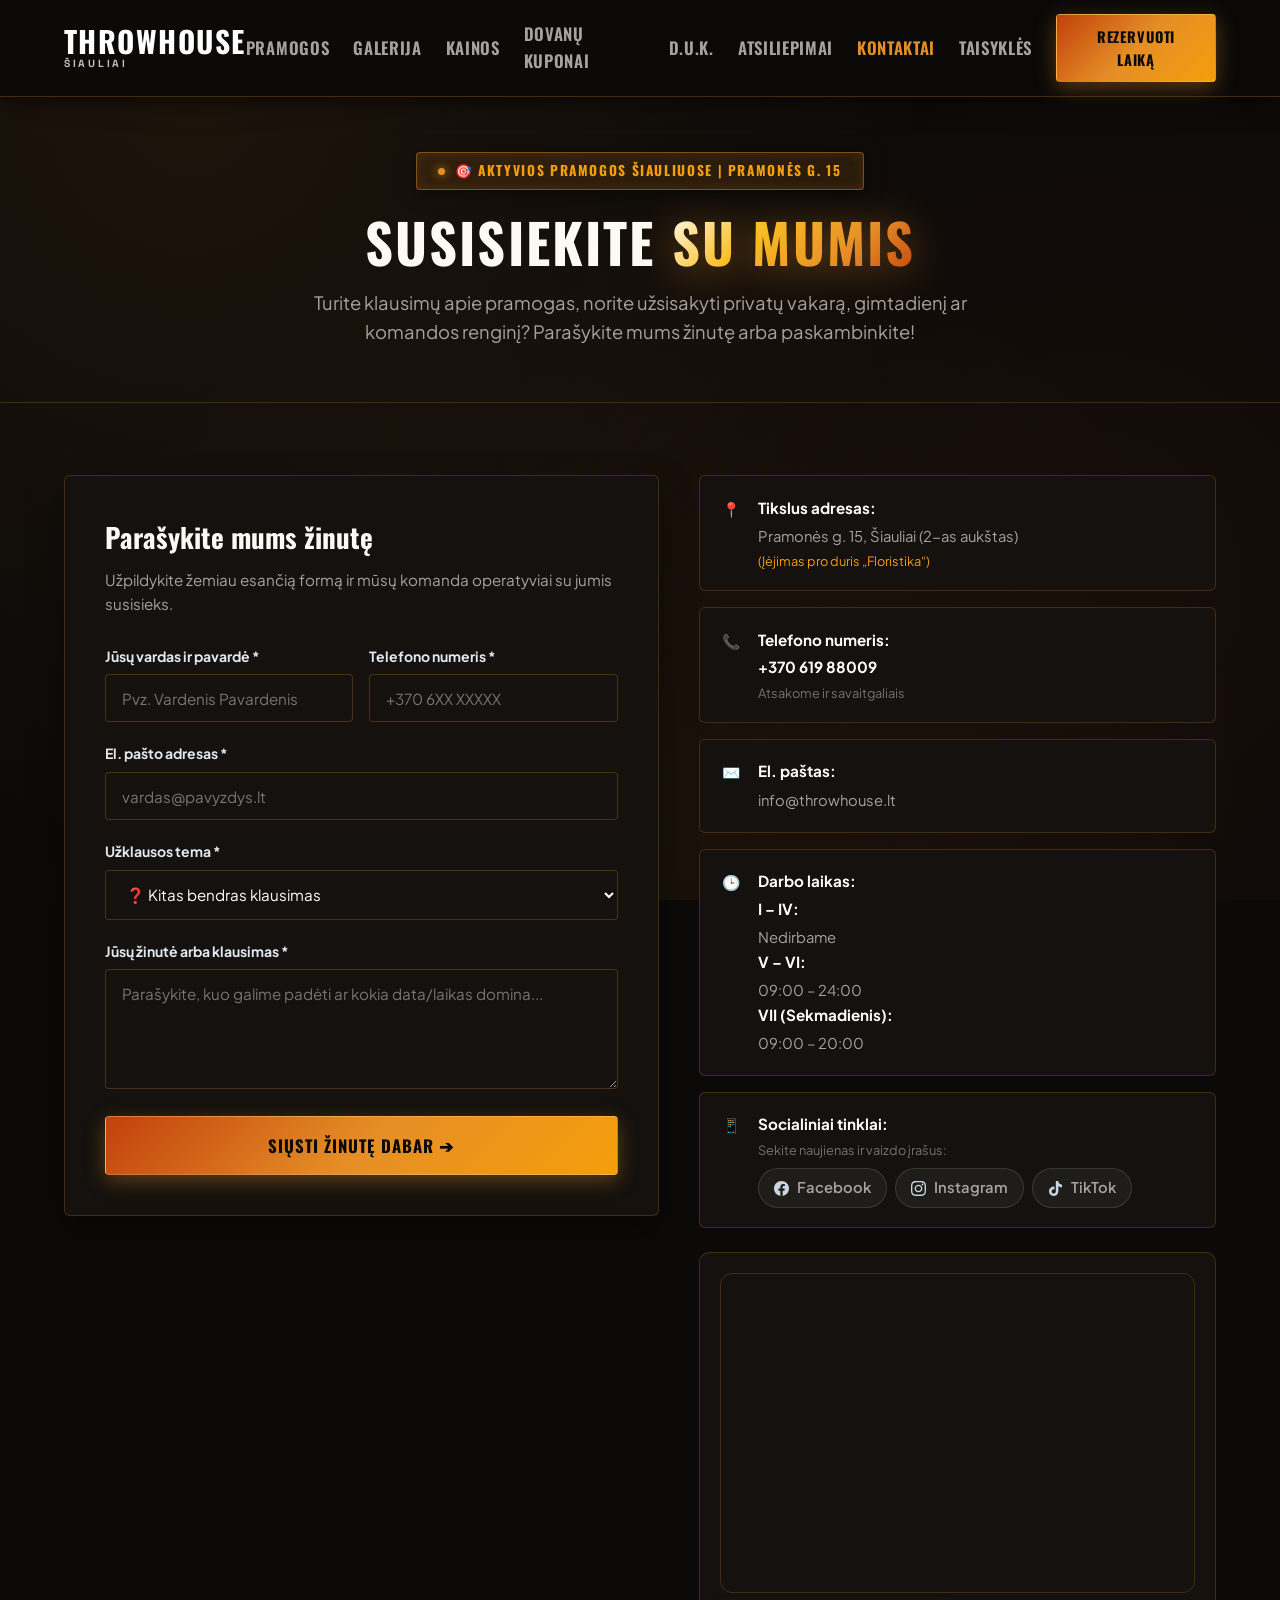
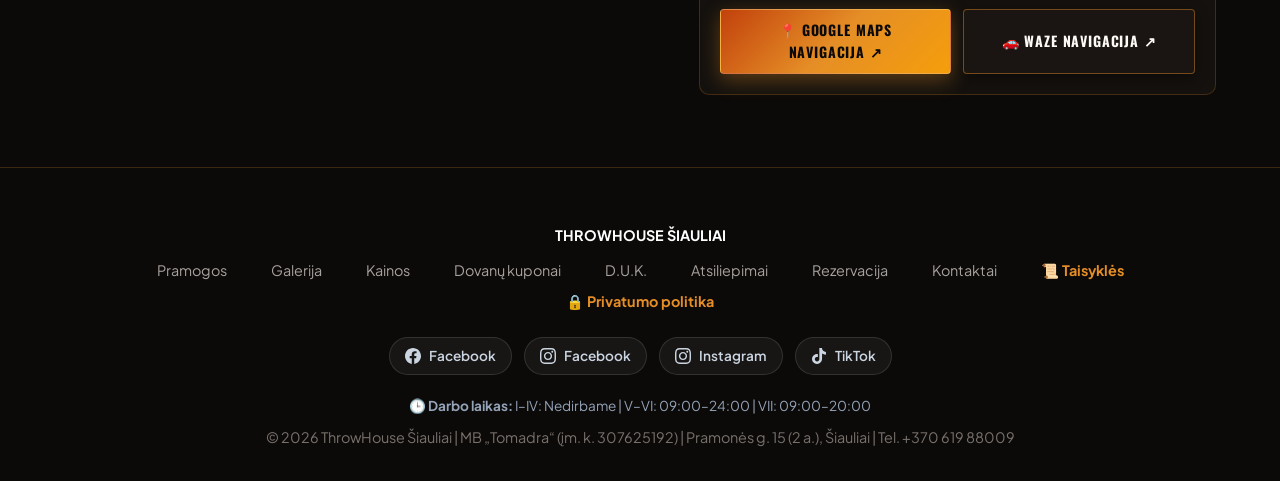
==== kontaktai.html @ 8b5989bf "Perkelta Atsiliepimu skiltis i pacia apacia ir integruota oficiali Google atsiliepimu nuoroda" ====
<!DOCTYPE html>
<html lang="lt">
<head>
  <meta charset="UTF-8">
  <meta name="viewport" content="width=device-width, initial-scale=1.0">
  <meta http-equiv="Cache-Control" content="no-cache, no-store, must-revalidate">
  <meta http-equiv="Pragma" content="no-cache">
  <meta http-equiv="Expires" content="0">
  <title>Kontaktai ir Vieta | ThrowHouse – Pramogos Šiauliuose</title>
  <meta name="description" content="ThrowHouse pramogų erdvė Šiauliuose: Pramonės g. 15 (2-as aukštas). Tel. +370 619 88009. Pykčio kambarys, kirvių mėtymas, bernvakariai ir gimtadieniai Šiauliuose.">
  <meta name="keywords" content="pramogos siauliuose, ka veikti siauliuose, throwhouse siauliai kontaktai, pykcio kambarys siauliai, kirviu metymas siauliai">
  <link rel="canonical" href="https://throwhouse.lt/kontaktai.html">
  <meta name="robots" content="index, follow">
  <meta name="theme-color" content="#e58e26">

  <!-- Google tag (gtag.js) -->
  <script async src="https://www.googletagmanager.com/gtag/js?id=G-WB80Z0184E"></script>
  <script>
    window.dataLayer = window.dataLayer || [];
    function gtag(){dataLayer.push(arguments);}
    gtag('js', new Date());

    gtag('config', 'G-WB80Z0184E');
  </script>

  <!-- Microsoft Clarity -->
  <script type="text/javascript">
    (function(c,l,a,r,i,t,y){
        c[a]=c[a]||function(){(c[a].q=c[a].q||[]).push(arguments)};
        t=l.createElement(r);t.async=1;t.src="https://www.clarity.ms/tag/"+i;
        y=l.getElementsByTagName(r)[0];y.parentNode.insertBefore(t,y);
    })(window, document, "clarity", "script", "z14atkgpz6");
  </script>

  <!-- Open Graph -->
  <meta property="og:type" content="website">
  <meta property="og:site_name" content="ThrowHouse Šiauliai">
  <meta property="og:url" content="https://throwhouse.lt/kontaktai.html">
  <meta property="og:title" content="Kontaktai ir Vieta | ThrowHouse Šiauliai">
  <meta property="og:description" content="ThrowHouse Šiauliai kontaktai, adresas ir atvykimo instrukcija. Pramonės g. 15, Šiauliai. Tel. +370 619 88009.">
  <meta property="og:image" content="https://throwhouse.lt/pykcio-kambarys.jpg">
  <meta property="og:locale" content="lt_LT">

  <!-- Twitter Card -->
  <meta name="twitter:card" content="summary_large_image">
  <meta name="twitter:title" content="Kontaktai ir Vieta | ThrowHouse Šiauliai">
  <meta name="twitter:description" content="ThrowHouse Šiauliai kontaktai ir atvykimo instrukcija. Pramonės g. 15, Šiauliai. Tel. +370 619 88009.">
  <meta name="twitter:image" content="https://throwhouse.lt/pykcio-kambarys.jpg">

  <!-- Structured Data: ContactPage -->
  <script type="application/ld+json">
  {
    "@context": "https://schema.org",
    "@type": "ContactPage",
    "name": "ThrowHouse Šiauliai Kontaktai",
    "url": "https://throwhouse.lt/kontaktai.html",
    "mainEntity": {
      "@type": "SportsActivityLocation",
      "name": "ThrowHouse Šiauliai",
      "telephone": "+37061988009",
      "email": "info@throwhouse.lt",
      "address": {
        "@type": "PostalAddress",
        "streetAddress": "Pramonės g. 15 (2-as aukštas)",
        "addressLocality": "Šiauliai",
        "postalCode": "78137",
        "addressCountry": "LT"
      },
      "geo": {
        "@type": "GeoCoordinates",
        "latitude": 55.910730,
        "longitude": 23.315700
      }
    }
  }
  </script>
  <link rel="preconnect" href="https://fonts.googleapis.com">
  <link rel="preconnect" href="https://fonts.gstatic.com" crossorigin>
  <link href="https://fonts.googleapis.com/css2?family=Cinzel:wght@600;700;800;900&family=Oswald:wght@500;600;700;800&family=Space+Grotesk:wght@500;600;700&family=Plus+Jakarta+Sans:wght@400;500;600;700;800&display=swap" rel="stylesheet">
  <script src="site-settings.js?v=20261104-v5"></script>
  <style>
    :root {
      --bg-dark: #0c0a09;
      --bg-surface: #14110e;
      --bg-card: #1c1713;
      --bg-card-hover: #241e19;
      --border-color: rgba(229, 142, 38, 0.22);
      --border-strong: rgba(229, 142, 38, 0.45);
      
      --accent: #e58e26;
      --accent-hover: #f59e0b;
      --accent-glow: rgba(229, 142, 38, 0.35);
      --accent-flame: #b45309;
      --copper: #c2410c;
      --amber-glow: rgba(245, 158, 11, 0.16);

      --text-white: #fdfaf6;
      --text-gray: #a8a29e;
      --text-muted: #78716c;

      --font-display: 'Cinzel', serif;
      --font-head: 'Oswald', sans-serif;
      --font-sub: 'Space Grotesk', sans-serif;
      --font-body: 'Plus Jakarta Sans', sans-serif;

      --radius-sm: 4px;
      --radius-md: 6px;
      --radius-lg: 10px;
    }

    * { margin: 0; padding: 0; box-sizing: border-box; }
    html { scroll-behavior: smooth; }
    body {
      background-color: var(--bg-dark);
      background-image: 
        radial-gradient(circle at 15% 12%, rgba(229, 142, 38, 0.08) 0%, transparent 55%),
        radial-gradient(circle at 85% 65%, rgba(194, 65, 12, 0.06) 0%, transparent 50%),
        radial-gradient(circle at 50% 90%, rgba(245, 158, 11, 0.05) 0%, transparent 60%);
      background-attachment: fixed;
      color: var(--text-white);
      font-family: var(--font-body);
      line-height: 1.6;
      overflow-x: hidden;
      -webkit-font-smoothing: antialiased;
    }

    a { color: inherit; text-decoration: none; }
    ul { list-style: none; }

    .container {
      width: 100%;
      max-width: 1200px;
      margin: 0 auto;
      padding: 0 1.5rem;
    }

    /* MYGTUKAI */
    .btn {
      display: inline-flex;
      align-items: center;
      justify-content: center;
      gap: 0.55rem;
      font-family: var(--font-head);
      font-weight: 700;
      font-size: 1.05rem;
      letter-spacing: 0.06em;
      text-transform: uppercase;
      padding: 0.85rem 1.85rem;
      border-radius: var(--radius-sm);
      cursor: pointer;
      transition: all 0.22s ease;
      border: none;
      text-align: center;
      position: relative;
    }

    .btn-primary {
      background: linear-gradient(135deg, #c2410c 0%, #e58e26 50%, #f59e0b 100%);
      color: #0c0a08;
      font-weight: 800;
      box-shadow: 0 6px 20px rgba(229, 142, 38, 0.35);
      border: 1px solid rgba(255, 237, 213, 0.25);
    }

    .btn-primary:hover {
      background: linear-gradient(135deg, #9a3412 0%, #d97706 50%, #fbbf24 100%);
      transform: translateY(-2px);
      box-shadow: 0 10px 28px rgba(245, 158, 11, 0.45);
      color: #0c0a08;
    }

    .btn-secondary {
      background: rgba(28, 23, 19, 0.85);
      color: #fdfaf6;
      border: 1.5px solid var(--border-strong);
      box-shadow: 0 4px 14px rgba(0, 0, 0, 0.4);
    }

    .btn-secondary:hover {
      background: rgba(229, 142, 38, 0.12);
      border-color: var(--accent);
      color: var(--accent-hover);
      transform: translateY(-2px);
      box-shadow: 0 6px 20px rgba(229, 142, 38, 0.25);
    }

    .btn-sm {
      padding: 0.55rem 1.2rem;
      font-size: 0.875rem;
    }

    .btn-block { width: 100%; }

    /* HEADER */
    .header {
      position: fixed;
      top: 0;
      left: 0;
      width: 100%;
      z-index: 100;
      background: rgba(12, 10, 9, 0.95);
      backdrop-filter: blur(14px);
      border-bottom: 1.5px solid rgba(229, 142, 38, 0.25);
      box-shadow: 0 4px 20px rgba(0, 0, 0, 0.6);
      padding: 0.9rem 0;
    }

    .nav-bar {
      display: flex;
      align-items: center;
      justify-content: space-between;
    }

    .brand {
      display: flex;
      flex-direction: column;
      line-height: 1;
    }

    .brand-title {
      font-family: var(--font-head);
      font-size: 1.85rem;
      font-weight: 800;
      letter-spacing: 0.05em;
      text-transform: uppercase;
      color: #ffffff;
    }

    .brand-title span { color: #ffffff; }
    .brand-city {
      font-family: var(--font-sub);
      font-size: 0.65rem;
      font-weight: 700;
      letter-spacing: 0.26em;
      color: #ffffff;
      opacity: 0.75;
      margin-top: 3px;
    }

    .nav-links {
      display: flex;
      align-items: center;
      gap: 1.5rem;
    }

    .nav-item {
      font-family: var(--font-head);
      font-weight: 600;
      font-size: 1.05rem;
      letter-spacing: 0.04em;
      text-transform: uppercase;
      color: var(--text-gray);
      transition: color 0.2s;
    }

    .nav-item:hover, .nav-item.active { color: var(--accent); }
    .nav-btn {
      padding: 0.6rem 1.4rem;
      font-size: 0.9rem;
    }

    .nav-toggle {
      display: none;
      background: none;
      border: none;
      color: #fff;
      font-size: 1.6rem;
      cursor: pointer;
    }

    /* HERO */
    .contact-hero {
      padding: 9.5rem 0 3.5rem 0;
      text-align: center;
      position: relative;
      border-bottom: 1px solid var(--border-color);
    }

    .hero-badge {
      display: inline-flex;
      align-items: center;
      gap: 0.6rem;
      background: rgba(229, 142, 38, 0.12);
      border: 1.5px solid rgba(229, 142, 38, 0.45);
      color: #f59e0b;
      padding: 0.45rem 1.35rem;
      border-radius: var(--radius-sm);
      font-size: 0.85rem;
      font-weight: 800;
      font-family: var(--font-head);
      letter-spacing: 0.12em;
      text-transform: uppercase;
      margin-bottom: 1.35rem;
      box-shadow: 0 4px 18px rgba(0, 0, 0, 0.5), inset 0 0 12px rgba(229, 142, 38, 0.15);
    }

    .badge-dot {
      width: 7px;
      height: 7px;
      background-color: var(--accent);
      border-radius: 50%;
      box-shadow: 0 0 10px var(--accent);
    }

    .hero-h1 {
      font-family: var(--font-head);
      font-size: 3.4rem;
      font-weight: 800;
      line-height: 1.1;
      margin-bottom: 1rem;
      letter-spacing: 0.04em;
      text-transform: uppercase;
    }

    .hero-h1 .gradient {
      background: linear-gradient(135deg, #ffffff 0%, #fbbf24 35%, #e58e26 70%, #c2410c 100%);
      -webkit-background-clip: text;
      -webkit-text-fill-color: transparent;
      filter: drop-shadow(0 4px 20px rgba(229, 142, 38, 0.45));
    }

    .hero-lead {
      font-size: 1.15rem;
      color: var(--text-gray);
      max-width: 680px;
      margin: 0 auto;
    }

    /* GRID LAYOUT */
    .contact-section {
      padding: 4.5rem 0;
    }

    .contact-grid {
      display: grid;
      grid-template-columns: 1.15fr 1fr;
      gap: 2.5rem;
      align-items: flex-start;
    }

    /* FORMA */
    .form-box {
      background: var(--bg-surface);
      border: 1px solid var(--border-color);
      border-radius: var(--radius-md);
      padding: 2.5rem;
      box-shadow: 0 15px 35px rgba(0, 0, 0, 0.4);
      position: relative;
    }

    .form-box h3 {
      font-family: var(--font-head);
      font-size: 1.7rem;
      margin-bottom: 0.5rem;
    }

    .form-box p.desc {
      color: var(--text-gray);
      font-size: 0.95rem;
      margin-bottom: 1.75rem;
    }

    .form-group {
      margin-bottom: 1.25rem;
    }

    .form-label {
      display: block;
      font-size: 0.875rem;
      font-weight: 700;
      color: #e2e8f0;
      margin-bottom: 0.45rem;
    }

    .form-input, .form-select, .form-textarea {
      width: 100%;
      padding: 0.85rem 1rem;
      background: #14110e;
      border: 1px solid rgba(229, 142, 38, 0.25);
      border-radius: var(--radius-sm);
      color: #fff;
      font-family: var(--font-body);
      font-size: 0.95rem;
      transition: all 0.2s;
    }

    .form-input:focus, .form-select:focus, .form-textarea:focus {
      outline: none;
      border-color: var(--accent);
      box-shadow: 0 0 12px var(--accent-glow);
    }

    .form-select {
      cursor: pointer;
    }

    .form-textarea {
      resize: vertical;
      min-height: 120px;
    }

    .form-row {
      display: grid;
      grid-template-columns: 1fr 1fr;
      gap: 1rem;
    }

    .alert-success {
      background: rgba(34, 197, 94, 0.12);
      border: 1px solid rgba(34, 197, 94, 0.4);
      padding: 1.5rem;
      border-radius: var(--radius-md);
      margin-top: 1.25rem;
      color: #4ade80;
      display: none;
    }

    .alert-error {
      background: rgba(239, 68, 68, 0.12);
      border: 1px solid rgba(239, 68, 68, 0.4);
      padding: 1.25rem;
      border-radius: var(--radius-md);
      margin-top: 1.25rem;
      color: #f87171;
      display: none;
    }

    /* KONTAKTŲ INFO IR ŽEMĖLAPIS */
    .info-column {
      display: flex;
      flex-direction: column;
      gap: 1.5rem;
    }

    .contact-card-box {
      display: flex;
      flex-direction: column;
      gap: 1rem;
    }

    .c-box {
      display: flex;
      align-items: flex-start;
      gap: 1.1rem;
      background: var(--bg-surface);
      border: 1px solid var(--border-color);
      padding: 1.2rem 1.4rem;
      border-radius: var(--radius-md);
      transition: border-color 0.2s;
    }

    .c-box:hover {
      border-color: var(--accent);
    }

    .c-icon {
      font-size: 1.6rem;
      flex-shrink: 0;
      margin-top: 2px;
    }

    .c-box strong {
      display: block;
      font-size: 0.95rem;
      color: #fff;
      margin-bottom: 0.2rem;
    }

    .c-box span, .c-box a {
      font-size: 0.925rem;
      color: var(--text-gray);
    }

    .c-box a:hover {
      color: var(--accent);
    }

    /* MAP CARD */
    .map-container-card {
      background: var(--bg-surface);
      border: 1px solid var(--border-color);
      border-radius: var(--radius-lg);
      padding: 1.25rem;
      display: flex;
      flex-direction: column;
      gap: 1rem;
    }

    .map-frame-inner {
      width: 100%;
      height: 320px;
      border-radius: 12px;
      overflow: hidden;
      border: 1px solid var(--border-color);
    }

    .map-actions {
      display: flex;
      gap: 0.75rem;
      flex-wrap: wrap;
    }

    .map-actions .btn { flex: 1; }

    /* FOOTER */
    .footer {
      padding: 3.5rem 0 2rem 0;
      text-align: center;
      border-top: 1px solid var(--border-color);
      color: var(--text-muted);
      font-size: 0.9rem;
    }

    .footer a { color: var(--text-gray); margin: 0 0.75rem; }
    .footer a:hover { color: var(--accent); }

    .footer-socials {
      display: flex;
      justify-content: center;
      align-items: center;
      gap: 0.75rem;
      flex-wrap: wrap;
      margin: 1.25rem 0;
    }
    .social-badge {
      display: inline-flex;
      align-items: center;
      gap: 8px;
      padding: 7px 15px;
      border-radius: 999px;
      background: rgba(255, 255, 255, 0.05);
      border: 1px solid rgba(255, 255, 255, 0.12);
      color: #cbd5e1 !important;
      text-decoration: none;
      font-size: 0.85rem;
      font-weight: 600;
      margin: 0 !important;
      transition: all 0.25s ease;
    }
    .social-badge svg {
      flex-shrink: 0;
      transition: transform 0.25s ease;
    }
    .social-badge:hover {
      transform: translateY(-2px);
      color: #ffffff !important;
    }
    .social-badge:hover svg {
      transform: scale(1.15);
    }
    .social-badge.fb:hover {
      background: rgba(24, 119, 242, 0.15);
      border-color: #1877f2;
      box-shadow: 0 4px 15px rgba(24, 119, 242, 0.35);
    }
    .social-badge.ig:hover {
      background: rgba(225, 48, 108, 0.15);
      border-color: #e1306c;
      box-shadow: 0 4px 15px rgba(225, 48, 108, 0.35);
    }
    .social-badge.tt:hover {
      background: rgba(0, 242, 254, 0.15);
      border-color: #00f2fe;
      box-shadow: 0 4px 15px rgba(0, 242, 254, 0.35);
    }

    @media (max-width: 900px) {
      .contact-grid { grid-template-columns: 1fr; gap: 2rem; }
      .hero-h1 { font-size: 2.3rem; }
      .form-row { grid-template-columns: 1fr; }
    }

    @media (max-width: 768px) {
      .container { padding: 0 1rem; }
      .header { padding: 0.55rem 0; }
      .brand-title { font-size: 1.15rem; }
      .brand-city { font-size: 0.55rem; }

      .nav-toggle {
        display: flex;
        align-items: center;
        justify-content: center;
        width: 36px;
        height: 36px;
        border-radius: 6px;
        background: rgba(229, 142, 38, 0.12);
        border: 1.5px solid rgba(229, 142, 38, 0.4);
        color: #e58e26;
        font-size: 1.2rem;
        cursor: pointer;
        transition: all 0.2s;
      }
      .nav-toggle:active {
        transform: scale(0.95);
        background: rgba(229, 142, 38, 0.25);
      }

      .nav-links {
        display: none;
        position: absolute;
        top: 100%;
        left: 0;
        width: 100%;
        background: rgba(12, 10, 9, 0.98);
        -webkit-backdrop-filter: blur(20px);
        backdrop-filter: blur(20px);
        flex-direction: column;
        padding: 1rem 1rem 1.25rem 1rem;
        border-bottom: 2px solid var(--accent);
        box-shadow: 0 25px 50px rgba(0, 0, 0, 0.9);
        max-height: calc(100vh - 65px);
        overflow-y: auto;
        gap: 0.3rem;
      }
      .nav-links.show { display: flex; }
      .nav-links .nav-item {
        width: 100%;
        text-align: center;
        padding: 0.6rem 0.8rem;
        font-size: 0.92rem;
        border-radius: 6px;
        color: #e2e8f0;
      }
      .nav-links .nav-item:active,
      .nav-links .nav-item:hover {
        background: rgba(229, 142, 38, 0.15);
        color: var(--accent);
      }
      .nav-links .nav-btn {
        width: 100%;
        margin-top: 0.4rem;
        padding: 0.7rem 1rem;
        font-size: 0.88rem;
        justify-content: center;
        text-align: center;
      }

      .contact-hero { padding: 4.8rem 0 2rem 0; }
      .hero-h1 { font-size: 1.45rem; line-height: 1.2; }
      .hero-lead { font-size: 0.82rem; }

      .contact-section { padding: 2rem 0 2.5rem 0; }
      .form-box { padding: 1.15rem 0.95rem; border-radius: 10px; }
      .form-box h3 { font-size: 1.15rem; }
      .f-label { font-size: 0.78rem; }
      .f-input { font-size: 0.84rem; padding: 0.55rem 0.75rem; border-radius: 6px; }
      
      .map-frame-inner { height: 220px; }
      .map-actions { flex-direction: column; gap: 0.5rem; }
      .map-actions .btn { width: 100%; padding: 0.65rem 1rem; font-size: 0.84rem; }

      .footer {
        padding: 1.75rem 1rem 1.35rem 1rem;
        font-size: 0.76rem;
      }
      .footer a {
        margin: 0.2rem 0.35rem;
        font-size: 0.76rem;
      }
      .footer-socials { gap: 0.5rem; margin: 0.85rem 0; }
      .social-badge { padding: 5px 12px; font-size: 0.74rem; gap: 6px; }
      .social-badge svg { width: 14px; height: 14px; }
    }

    @media (max-width: 480px) {
      .container { padding: 0 0.85rem; }
      .contact-hero { padding: 4.2rem 0 1.85rem 0; }
      .hero-h1 { font-size: 1.32rem; }
      .form-box { padding: 1rem 0.8rem; }
    }
  </style>
</head>
<body>

  <!-- HEADER -->
  <header class="header">
    <div class="container nav-bar">
      <a href="index.html" class="brand">
        <div class="brand-title">THROW<span>HOUSE</span></div>
        <div class="brand-city">ŠIAULIAI</div>
      </a>

      <nav class="nav-links" id="navLinks">
        <a href="index.html#pramogos" class="nav-item">Pramogos</a>
        <a href="index.html#galerija" class="nav-item">Galerija</a>
        <a href="index.html#kainos" class="nav-item">Kainos</a>
        <a href="index.html#kuponai" class="nav-item">Dovanų kuponai</a>
        <a href="index.html#duk" class="nav-item">D.U.K.</a>
        <a href="index.html#atsiliepimai" class="nav-item">Atsiliepimai</a>
        <a href="kontaktai.html" class="nav-item active">Kontaktai</a>
        <a href="taisykles.html" class="nav-item">Taisyklės</a>
        <a href="index.html#rezervacija" class="btn btn-primary nav-btn">Rezervuoti laiką</a>
      </nav>

      <button class="nav-toggle" id="navToggle" aria-label="Meniu">☰</button>
    </div>
  </header>

  <!-- HERO -->
  <section class="contact-hero">
    <div class="container">
      <div class="hero-badge">
        <span class="badge-dot"></span> 🎯 Aktyvios pramogos Šiauliuose | Pramonės g. 15
      </div>
      <h1 class="hero-h1">
        SUSISIEKITE <span class="gradient">SU MUMIS</span>
      </h1>
      <p class="hero-lead">
        Turite klausimų apie pramogas, norite užsisakyti privatų vakarą, gimtadienį ar komandos renginį? Parašykite mums žinutę arba paskambinkite!
      </p>
    </div>
  </section>

  <!-- KONTAKTŲ IR FORMOS SEKCIJA -->
  <section class="contact-section">
    <div class="container">
      <div class="contact-grid">
        
        <!-- FORMA -->
        <div class="form-box">
          <h3>Parašykite mums žinutę</h3>
          <p class="desc">Užpildykite žemiau esančią formą ir mūsų komanda operatyviai su jumis susisieks.</p>

          <form id="contactForm" onsubmit="handleContactSubmit(event)">
            <div class="form-row">
              <div class="form-group">
                <label class="form-label" for="cName">Jūsų vardas ir pavardė *</label>
                <input type="text" id="cName" class="form-input" placeholder="Pvz. Vardenis Pavardenis" required>
              </div>
              <div class="form-group">
                <label class="form-label" for="cPhone">Telefono numeris *</label>
                <input type="tel" id="cPhone" class="form-input" placeholder="+370 6XX XXXXX" required>
              </div>
            </div>

            <div class="form-group">
              <label class="form-label" for="cEmail">El. pašto adresas *</label>
              <input type="email" id="cEmail" class="form-input" placeholder="vardas@pavyzdys.lt" required>
            </div>

            <div class="form-group">
              <label class="form-label" for="cSubject">Užklausos tema *</label>
              <select id="cSubject" class="form-select" required>
                <option value="🪓 Kirvių mėtymas / Pykčio kambarys">🪓 Kirvių mėtymas / Pykčio kambarys</option>
                <option value="🎂 Gimtadienis / Bernvakaris / Mergvakaris">🎂 Gimtadienis / Bernvakaris / Mergvakaris</option>
                <option value="🏢 Įmonės renginys / Teambuilding">🏢 Įmonės renginys / Teambuilding</option>
                <option value="🎁 Dovanų kuponų klausimas">🎁 Dovanų kuponų klausimas</option>
                <option value="❓ Kitas bendras klausimas" selected>❓ Kitas bendras klausimas</option>
              </select>
            </div>

            <div class="form-group">
              <label class="form-label" for="cMessage">Jūsų žinutė arba klausimas *</label>
              <textarea id="cMessage" class="form-textarea" placeholder="Parašykite, kuo galime padėti ar kokia data/laikas domina..." required></textarea>
            </div>

            <button type="submit" id="submitBtn" class="btn btn-primary btn-block" style="padding: 1rem; font-size: 1.05rem;">
              Siųsti žinutę dabar ➔
            </button>
          </form>

          <div id="contactSuccess" class="alert-success">
            <strong>✅ Žinutė sėkmingai išsiųsta!</strong><br>
            <span id="contactSuccessMsg">Dėkojame! Netrukus su jumis susisieksime nurodytu telefonu arba el. paštu.</span>
          </div>

          <div id="contactError" class="alert-error">
            <strong>⚠️ Klaida:</strong> <span id="contactErrorMsg">Nepavyko išsiųsti žinutės. Prašome pabandyti dar kartą arba skambinti telefonu.</span>
          </div>
        </div>

        <!-- REKVIZITAI IR ŽEMĖLAPIS -->
        <div class="info-column">
          
          <div class="contact-card-box">
            <div class="c-box">
              <span class="c-icon">📍</span>
              <div>
                <strong>Tikslus adresas:</strong>
                <span>Pramonės g. 15, Šiauliai (2-as aukštas)</span>
                <span style="display:block; font-size:0.8rem; color:#f59e0b; margin-top:2px;">(Įėjimas pro duris „Floristika“)</span>
              </div>
            </div>

            <div class="c-box">
              <span class="c-icon">📞</span>
              <div>
                <strong>Telefono numeris:</strong>
                <a href="tel:+37061988009"><strong>+370 619 88009</strong></a>
                <span style="display:block; font-size:0.8rem; color:var(--text-muted);">Atsakome ir savaitgaliais</span>
              </div>
            </div>

            <div class="c-box">
              <span class="c-icon">✉️</span>
              <div>
                <strong>El. paštas:</strong>
                <a href="mailto:info@throwhouse.lt">info@throwhouse.lt</a>
              </div>
            </div>

            <div class="c-box">
              <span class="c-icon">🕒</span>
              <div>
                <strong>Darbo laikas:</strong>
                <span><strong>I – IV:</strong> Nedirbame</span><br>
                <span><strong>V – VI:</strong> 09:00 – 24:00</span><br>
                <span><strong>VII (Sekmadienis):</strong> 09:00 – 20:00</span>
              </div>
            </div>

            <div class="c-box">
              <span class="c-icon">📱</span>
              <div>
                <strong>Socialiniai tinklai:</strong>
                <span style="display:block; font-size:0.8rem; color:var(--text-muted); margin-bottom: 0.5rem;">Sekite naujienas ir vaizdo įrašus:</span>
                <div style="display: flex; gap: 8px; flex-wrap: wrap;">
                  <a href="https://www.facebook.com/p/ThrowHouse-%C5%A0iauliai-61594304310440/" target="_blank" rel="noopener noreferrer" class="social-badge fb" title="Facebook">
                    <svg width="15" height="15" viewBox="0 0 24 24" fill="currentColor"><path d="M24 12.073c0-6.627-5.373-12-12-12s-12 5.373-12 12c0 5.99 4.388 10.954 10.125 11.854v-8.385H7.078v-3.47h3.047V9.43c0-3.007 1.792-4.669 4.533-4.669 1.312 0 2.686.235 2.686.235v2.953H15.83c-1.491 0-1.956.925-1.956 1.874v2.25h3.328l-.532 3.47h-2.796v8.385C19.612 23.027 24 18.062 24 12.073z"/></svg>
                    <span>Facebook</span>
                  </a>
                  <a href="https://www.instagram.com/throwhousesiauliai/" target="_blank" rel="noopener noreferrer" class="social-badge ig" title="Instagram">
                    <svg width="15" height="15" viewBox="0 0 24 24" fill="currentColor"><path d="M12 2.163c3.204 0 3.584.012 4.85.07 3.252.148 4.771 1.691 4.919 4.919.058 1.265.069 1.645.069 4.849 0 3.205-.012 3.584-.069 4.849-.149 3.225-1.664 4.771-4.919 4.919-1.266.058-1.644.07-4.85.07-3.204 0-3.584-.012-4.849-.07-3.26-.149-4.771-1.699-4.919-4.92-.058-1.265-.07-1.644-.07-4.849 0-3.204.013-3.583.07-4.849.149-3.227 1.664-4.771 4.919-4.919 1.266-.057 1.645-.069 4.849-.069zm0-2.163c-3.259 0-3.667.014-4.947.072-4.358.2-6.78 2.618-6.98 6.98-.059 1.281-.073 1.689-.073 4.948 0 3.259.014 3.668.072 4.948.2 4.358 2.618 6.78 6.98 6.98 1.281.058 1.689.072 4.948.072 3.259 0 3.668-.014 4.948-.072 4.354-.2 6.782-2.618 6.979-6.98.059-1.28.073-1.689.073-4.948 0-3.259-.014-3.667-.072-4.947-.196-4.354-2.617-6.78-6.979-6.98-1.281-.059-1.69-.073-4.949-.073zm0 5.838c-3.403 0-6.162 2.759-6.162 6.162s2.759 6.163 6.162 6.163 6.162-2.759 6.162-6.163c0-3.403-2.759-6.162-6.162-6.162zm0 10.162c-2.209 0-4-1.79-4-4 0-2.209 1.791-4 4-4s4 1.791 4 4c0 2.21-1.791 4-4 4zm6.406-11.845c-.796 0-1.441.645-1.441 1.44s.645 1.44 1.441 1.44c.795 0 1.439-.645 1.439-1.44s-.644-1.44-1.439-1.44z"/></svg>
                    <span>Instagram</span>
                  </a>
                  <a href="https://www.tiktok.com/@throwhousesiauliai?is_from_webapp=1&sender_device=pc" target="_blank" rel="noopener noreferrer" class="social-badge tt" title="TikTok">
                    <svg width="15" height="15" viewBox="0 0 24 24" fill="currentColor"><path d="M12.525.02c1.31-.02 2.61-.01 3.91-.02.08 1.53.63 3.09 1.75 4.17 1.12 1.11 2.7 1.62 4.24 1.79v4.03c-1.44-.05-2.89-.35-4.2-.97-.57-.26-1.1-.59-1.62-.93-.01 2.92.01 5.84-.02 8.75-.08 1.4-.54 2.79-1.35 3.94-1.31 1.92-3.58 3.17-5.91 3.21-1.43.08-2.86-.31-4.08-1.03-2.02-1.19-3.44-3.37-3.65-5.71-.02-.5-.03-1-.01-1.49.18-1.9 1.12-3.72 2.58-4.96 1.66-1.44 3.98-2.13 6.15-1.72.02 1.48-.04 2.96-.04 4.44-.99-.32-2.15-.23-3.02.37-.63.41-1.11 1.04-1.36 1.75-.21.51-.24 1.07-.14 1.61.24 1.64 1.82 3.02 3.5 2.87 1.12-.01 2.19-.66 2.77-1.61.19-.33.4-.67.41-1.06.1-1.79.06-3.57.07-5.36.01-4.03-.01-8.05.02-12.07z"/></svg>
                    <span>TikTok</span>
                  </a>
                </div>
              </div>
            </div>
          </div>

          <!-- GOOGLE MAPS ŽEMĖLAPIS -->
          <div class="map-container-card">
            <div class="map-frame-inner">
              <iframe
                src="https://maps.google.com/maps?q=55.910730,23.315700&hl=lt&z=17&output=embed"
                width="100%"
                height="100%"
                style="border:0;"
                allowfullscreen=""
                loading="lazy"
                referrerpolicy="no-referrer-when-downgrade">
              </iframe>
            </div>

            <div class="map-actions">
              <a href="https://www.google.com/maps?q=55.910730,23.315700" target="_blank" rel="noopener" class="btn btn-primary btn-sm">
                📍 Google Maps navigacija ↗
              </a>
              <a href="https://waze.com/ul?ll=55.910730,23.315700&navigate=yes" target="_blank" rel="noopener" class="btn btn-secondary btn-sm">
                🚗 Waze navigacija ↗
              </a>
            </div>
          </div>

        </div>

      </div>
    </div>
  </section>

  <!-- FOOTER -->
  <footer class="footer">
    <div class="container">
      <p style="margin-bottom: 0.75rem; font-weight: 700; color: #fff;">THROWHOUSE ŠIAULIAI</p>
      <div style="margin-bottom: 1.5rem; display: flex; flex-wrap: wrap; justify-content: center; gap: 0.5rem 1.25rem;">
        <a href="index.html#pramogos">Pramogos</a>
        <a href="index.html#galerija">Galerija</a>
        <a href="index.html#kainos">Kainos</a>
        <a href="index.html#kuponai">Dovanų kuponai</a>
        <a href="index.html#duk">D.U.K.</a>
        <a href="index.html#atsiliepimai">Atsiliepimai</a>
        <a href="index.html#rezervacija">Rezervacija</a>
        <a href="kontaktai.html">Kontaktai</a>
        <a href="taisykles.html" style="color: var(--accent); font-weight: 700;">📜 Taisyklės</a>
        <a href="privatumas.html" style="color: var(--accent); font-weight: 700;">🔒 Privatumo politika</a>
      </div>
      <div class="footer-socials">
        <a href="https://www.facebook.com/p/ThrowHouse-%C5%A0iauliai-61594304310440/" target="_blank" rel="noopener noreferrer" class="social-badge fb" title="Facebook">
          <svg width="16" height="16" viewBox="0 0 24 24" fill="currentColor"><path d="M24 12.073c0-6.627-5.373-12-12-12s-12 5.373-12 12c0 5.99 4.388 10.954 10.125 11.854v-8.385H7.078v-3.47h3.047V9.43c0-3.007 1.792-4.669 4.533-4.669 1.312 0 2.686.235 2.686.235v2.953H15.83c-1.491 0-1.956.925-1.956 1.874v2.25h3.328l-.532 3.47h-2.796v8.385C19.612 23.027 24 18.062 24 12.073z"/></svg>
          <span>Facebook</span>
        </a>
        <a href="https://www.instagram.com/throwhousesiauliai/" target="_blank" rel="noopener noreferrer" class="social-badge ig" title="Instagram">
          <svg width="16" height="16" viewBox="0 0 24 24" fill="currentColor"><path d="M12 2.163c3.204 0 3.584.012 4.85.07 3.252.148 4.771 1.691 4.919 4.919.058 1.265.069 1.645.069 4.849 0 3.205-.012 3.584-.069 4.849-.149 3.225-1.664 4.771-4.919 4.919-1.266.058-1.644.07-4.85.07-3.204 0-3.584-.012-4.849-.07-3.26-.149-4.771-1.699-4.919-4.92-.058-1.265-.07-1.644-.07-4.849 0-3.204.013-3.583.07-4.849.149-3.227 1.664-4.771 4.919-4.919 1.266-.057 1.645-.069 4.849-.069zm0-2.163c-3.259 0-3.667.014-4.947.072-4.358.2-6.78 2.618-6.98 6.98-.059 1.281-.073 1.689-.073 4.948 0 3.259.014 3.668.072 4.948.2 4.358 2.618 6.78 6.98 6.98 1.281.058 1.689.072 4.948.072 3.259 0 3.668-.014 4.948-.072 4.354-.2 6.782-2.618 6.979-6.98.059-1.28.073-1.689.073-4.948 0-3.259-.014-3.667-.072-4.947-.196-4.354-2.617-6.78-6.979-6.98-1.281-.059-1.69-.073-4.949-.073zm0 5.838c-3.403 0-6.162 2.759-6.162 6.162s2.759 6.163 6.162 6.163 6.162-2.759 6.162-6.163c0-3.403-2.759-6.162-6.162-6.162zm0 10.162c-2.209 0-4-1.79-4-4 0-2.209 1.791-4 4-4s4 1.791 4 4c0 2.21-1.791 4-4 4zm6.406-11.845c-.796 0-1.441.645-1.441 1.44s.645 1.44 1.441 1.44c.795 0 1.439-.645 1.439-1.44s-.644-1.44-1.439-1.44z"/></svg>
          <span>Facebook</span>
        </a>
        <a href="https://www.instagram.com/throwhousesiauliai/" target="_blank" rel="noopener noreferrer" class="social-badge ig" title="Instagram">
          <svg width="16" height="16" viewBox="0 0 24 24" fill="currentColor"><path d="M12 2.163c3.204 0 3.584.012 4.85.07 3.252.148 4.771 1.691 4.919 4.919.058 1.265.069 1.645.069 4.849 0 3.205-.012 3.584-.069 4.849-.149 3.225-1.664 4.771-4.919 4.919-1.266.058-1.644.07-4.85.07-3.204 0-3.584-.012-4.849-.07-3.26-.149-4.771-1.699-4.919-4.92-.058-1.265-.07-1.644-.07-4.849 0-3.204.013-3.583.07-4.849.149-3.227 1.664-4.771 4.919-4.919 1.266-.057 1.645-.069 4.849-.069zm0-2.163c-3.259 0-3.667.014-4.947.072-4.358.2-6.78 2.618-6.98 6.98-.059 1.281-.073 1.689-.073 4.948 0 3.259.014 3.668.072 4.948.2 4.358 2.618 6.78 6.98 6.98 1.281.058 1.689.072 4.948.072 3.259 0 3.668-.014 4.948-.072 4.354-.2 6.782-2.618 6.979-6.98.059-1.28.073-1.689.073-4.948 0-3.259-.014-3.667-.072-4.947-.196-4.354-2.617-6.78-6.979-6.98-1.281-.059-1.69-.073-4.949-.073zm0 5.838c-3.403 0-6.162 2.759-6.162 6.162s2.759 6.163 6.162 6.163 6.162-2.759 6.162-6.163c0-3.403-2.759-6.162-6.162-6.162zm0 10.162c-2.209 0-4-1.79-4-4 0-2.209 1.791-4 4-4s4 1.791 4 4c0 2.21-1.791 4-4 4zm6.406-11.845c-.796 0-1.441.645-1.441 1.44s.645 1.44 1.441 1.44c.795 0 1.439-.645 1.439-1.44s-.644-1.44-1.439-1.44z"/></svg>
          <span>Instagram</span>
        </a>
        <a href="https://www.tiktok.com/@throwhousesiauliai?is_from_webapp=1&sender_device=pc" target="_blank" rel="noopener noreferrer" class="social-badge tt" title="TikTok">
          <svg width="16" height="16" viewBox="0 0 24 24" fill="currentColor"><path d="M12.525.02c1.31-.02 2.61-.01 3.91-.02.08 1.53.63 3.09 1.75 4.17 1.12 1.11 2.7 1.62 4.24 1.79v4.03c-1.44-.05-2.89-.35-4.2-.97-.57-.26-1.1-.59-1.62-.93-.01 2.92.01 5.84-.02 8.75-.08 1.4-.54 2.79-1.35 3.94-1.31 1.92-3.58 3.17-5.91 3.21-1.43.08-2.86-.31-4.08-1.03-2.02-1.19-3.44-3.37-3.65-5.71-.02-.5-.03-1-.01-1.49.18-1.9 1.12-3.72 2.58-4.96 1.66-1.44 3.98-2.13 6.15-1.72.02 1.48-.04 2.96-.04 4.44-.99-.32-2.15-.23-3.02.37-.63.41-1.11 1.04-1.36 1.75-.21.51-.24 1.07-.14 1.61.24 1.64 1.82 3.02 3.5 2.87 1.12-.01 2.19-.66 2.77-1.61.19-.33.4-.67.41-1.06.1-1.79.06-3.57.07-5.36.01-4.03-.01-8.05.02-12.07z"/></svg>
          <span>TikTok</span>
        </a>
      </div>
      <p style="margin-bottom: 0.6rem; font-size: 0.85rem; color: #94a3b8;" data-cms="hours_summary">
        🕒 <strong>Darbo laikas:</strong> I–IV: Nedirbame | V–VI: 09:00–24:00 | VII: 09:00–20:00
      </p>
      <p>© 2026 ThrowHouse Šiauliai | MB „Tomadra“ (įm. k. 307625192) | Pramonės g. 15 (2 a.), Šiauliai | Tel. +370 619 88009</p>
    </div>
  </footer>


  <script>
    // Mobilusis meniu
    const navToggle = document.getElementById('navToggle');
    const navLinks = document.getElementById('navLinks');
    if (navToggle && navLinks) {
      navToggle.addEventListener('click', () => { navLinks.classList.toggle('show'); });
      navLinks.querySelectorAll('a').forEach(l => {
        l.addEventListener('click', () => navLinks.classList.remove('show'));
      });
    }

    // Automatinis temos parinkimas pagal nuorodą (?tema=kuponas)
    const urlParams = new URLSearchParams(window.location.search);
    if (urlParams.get('tema') === 'kuponas') {
      const subjSelect = document.getElementById('cSubject');
      if (subjSelect) {
        subjSelect.value = '🎁 Dovanų kuponų klausimas';
      }
    }

    // Kontaktų formos siuntimas
    async function handleContactSubmit(event) {
      event.preventDefault();
      
      const btn = document.getElementById('submitBtn');
      const succ = document.getElementById('contactSuccess');
      const succMsg = document.getElementById('contactSuccessMsg');
      const err = document.getElementById('contactError');
      const errMsg = document.getElementById('contactErrorMsg');

      succ.style.display = 'none';
      err.style.display = 'none';
      
      const payload = {
        name: document.getElementById('cName').value.trim(),
        phone: document.getElementById('cPhone').value.trim(),
        email: document.getElementById('cEmail').value.trim(),
        subject: document.getElementById('cSubject').value,
        message: document.getElementById('cMessage').value.trim()
      };

      btn.disabled = true;
      btn.textContent = 'Siunčiama žinutė... ⏳';

      try {
        const res = await fetch('kontaktai.php', {
          method: 'POST',
          headers: { 'Content-Type': 'application/json' },
          body: JSON.stringify(payload)
        });
        const data = await res.json();

        if (data && data.success) {
          succMsg.textContent = data.message || 'Dėkojame! Jūsų žinutė gauta, netrukus su jumis susisieksime.';
          succ.style.display = 'block';
          document.getElementById('contactForm').reset();
          succ.scrollIntoView({ behavior: 'smooth', block: 'center' });
        } else {
          errMsg.textContent = data.message || 'Įvyko klaida siunčiant formą. Prašome susisiekti telefonu.';
          err.style.display = 'block';
        }
      } catch (e) {
        errMsg.textContent = 'Nepavyko užmegzti ryšio su serveriu. Prašome paskambinti telefonu +370 619 88009.';
        err.style.display = 'block';
      } finally {
        btn.disabled = false;
        btn.textContent = 'Siųsti žinutę dabar ➔';
      }
    }
  </script>
</body>
</html>
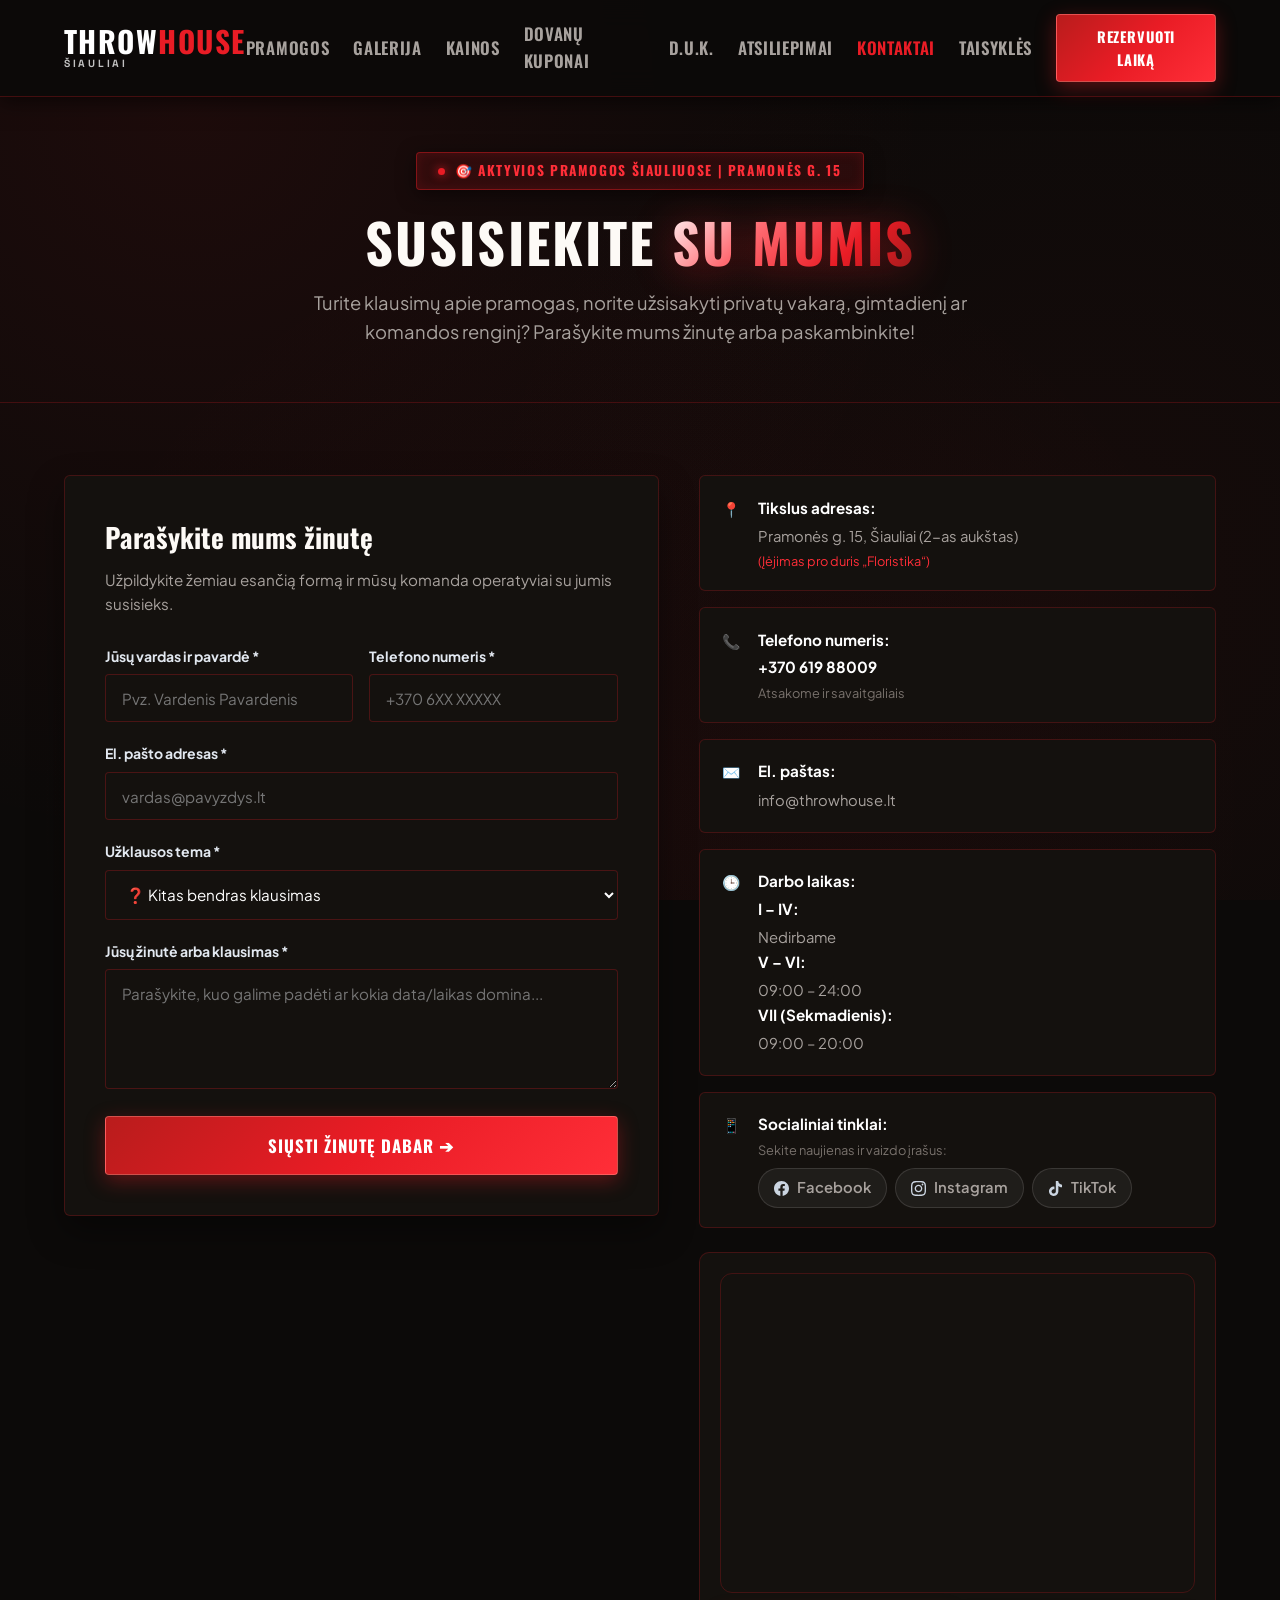
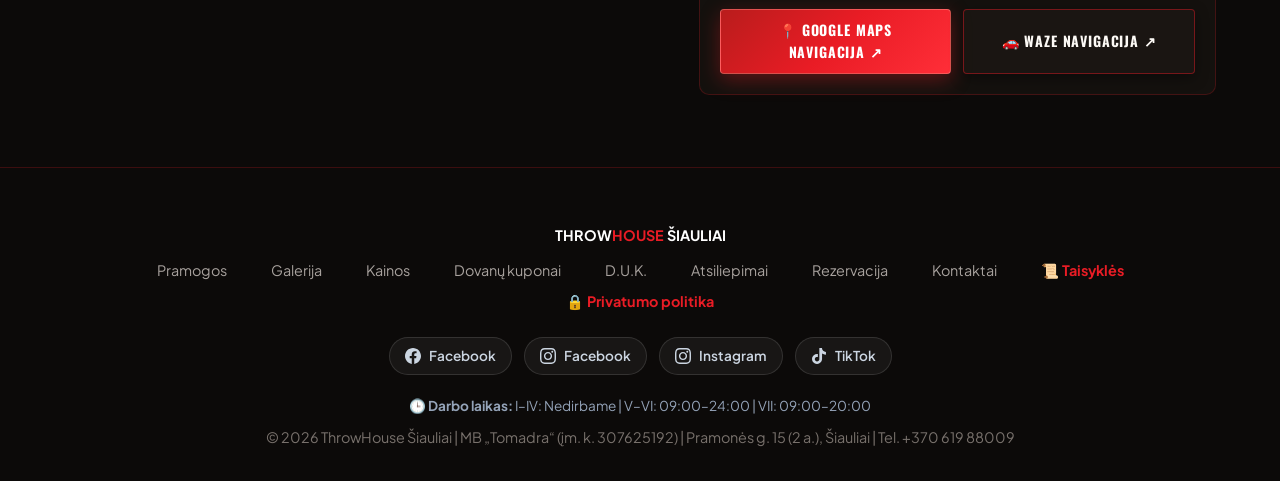
==== commit 2e853f3f: "Atnaujintas stilius: oranzine pakeista i firminio logotipo raudona, THROW balta, o HOUSE raudona" ====
--- a/kontaktai.html
+++ b/kontaktai.html
@@ -1,4 +1,4 @@
-<!DOCTYPE html>
+﻿<!DOCTYPE html>
 <html lang="lt">
 <head>
   <meta charset="UTF-8">
@@ -11,7 +11,15 @@
   <meta name="keywords" content="pramogos siauliuose, ka veikti siauliuose, throwhouse siauliai kontaktai, pykcio kambarys siauliai, kirviu metymas siauliai">
   <link rel="canonical" href="https://throwhouse.lt/kontaktai.html">
   <meta name="robots" content="index, follow">
-  <meta name="theme-color" content="#e58e26">
+  <meta name="theme-color" content="#0c0a09">
+
+  <!-- Favicon & Icons -->
+  <link rel="icon" type="image/png" sizes="48x48" href="/favicon-48x48.png">
+  <link rel="icon" type="image/png" sizes="192x192" href="/favicon-192x192.png">
+  <link rel="icon" type="image/png" sizes="512x512" href="/favicon-512x512.png">
+  <link rel="shortcut icon" href="/favicon.ico">
+  <link rel="apple-touch-icon" sizes="180x180" href="/apple-touch-icon.png">
+  <link rel="manifest" href="/site.webmanifest">
 
   <!-- Google tag (gtag.js) -->
   <script async src="https://www.googletagmanager.com/gtag/js?id=G-WB80Z0184E"></script>
@@ -84,15 +92,15 @@
       --bg-surface: #14110e;
       --bg-card: #1c1713;
       --bg-card-hover: #241e19;
-      --border-color: rgba(229, 142, 38, 0.22);
-      --border-strong: rgba(229, 142, 38, 0.45);
+      --border-color: rgba(233, 28, 37, 0.22);
+      --border-strong: rgba(233, 28, 37, 0.45);
       
-      --accent: #e58e26;
-      --accent-hover: #f59e0b;
-      --accent-glow: rgba(229, 142, 38, 0.35);
-      --accent-flame: #b45309;
-      --copper: #c2410c;
-      --amber-glow: rgba(245, 158, 11, 0.16);
+      --accent: #e91c25;
+      --accent-hover: #ff2e38;
+      --accent-glow: rgba(233, 28, 37, 0.35);
+      --accent-flame: #991b1b;
+      --copper: #b91c1c;
+      --amber-glow: rgba(233, 28, 37, 0.16);
 
       --text-white: #fdfaf6;
       --text-gray: #a8a29e;
@@ -113,9 +121,9 @@
     body {
       background-color: var(--bg-dark);
       background-image: 
-        radial-gradient(circle at 15% 12%, rgba(229, 142, 38, 0.08) 0%, transparent 55%),
-        radial-gradient(circle at 85% 65%, rgba(194, 65, 12, 0.06) 0%, transparent 50%),
-        radial-gradient(circle at 50% 90%, rgba(245, 158, 11, 0.05) 0%, transparent 60%);
+        radial-gradient(circle at 15% 12%, rgba(233, 28, 37, 0.08) 0%, transparent 55%),
+        radial-gradient(circle at 85% 65%, rgba(185, 28, 28, 0.06) 0%, transparent 50%),
+        radial-gradient(circle at 50% 90%, rgba(233, 28, 37, 0.05) 0%, transparent 60%);
       background-attachment: fixed;
       color: var(--text-white);
       font-family: var(--font-body);
@@ -155,17 +163,17 @@
     }
 
     .btn-primary {
-      background: linear-gradient(135deg, #c2410c 0%, #e58e26 50%, #f59e0b 100%);
-      color: #0c0a08;
+      background: linear-gradient(135deg, #b91c1c 0%, #e91c25 50%, #ff2e38 100%);
+      color: #ffffff;
       font-weight: 800;
-      box-shadow: 0 6px 20px rgba(229, 142, 38, 0.35);
+      box-shadow: 0 6px 20px rgba(233, 28, 37, 0.35);
       border: 1px solid rgba(255, 237, 213, 0.25);
     }
 
     .btn-primary:hover {
-      background: linear-gradient(135deg, #9a3412 0%, #d97706 50%, #fbbf24 100%);
+      background: linear-gradient(135deg, #9a3412 0%, #dc2626 50%, #fbbf24 100%);
       transform: translateY(-2px);
-      box-shadow: 0 10px 28px rgba(245, 158, 11, 0.45);
+      box-shadow: 0 10px 28px rgba(233, 28, 37, 0.45);
       color: #0c0a08;
     }
 
@@ -177,11 +185,11 @@
     }
 
     .btn-secondary:hover {
-      background: rgba(229, 142, 38, 0.12);
+      background: rgba(233, 28, 37, 0.12);
       border-color: var(--accent);
       color: var(--accent-hover);
       transform: translateY(-2px);
-      box-shadow: 0 6px 20px rgba(229, 142, 38, 0.25);
+      box-shadow: 0 6px 20px rgba(233, 28, 37, 0.25);
     }
 
     .btn-sm {
@@ -200,7 +208,7 @@
       z-index: 100;
       background: rgba(12, 10, 9, 0.95);
       backdrop-filter: blur(14px);
-      border-bottom: 1.5px solid rgba(229, 142, 38, 0.25);
+      border-bottom: 1.5px solid rgba(233, 28, 37, 0.25);
       box-shadow: 0 4px 20px rgba(0, 0, 0, 0.6);
       padding: 0.9rem 0;
     }
@@ -226,7 +234,7 @@
       color: #ffffff;
     }
 
-    .brand-title span { color: #ffffff; }
+    .brand-title span { color: var(--accent); }
     .brand-city {
       font-family: var(--font-sub);
       font-size: 0.65rem;
@@ -280,9 +288,9 @@
       display: inline-flex;
       align-items: center;
       gap: 0.6rem;
-      background: rgba(229, 142, 38, 0.12);
-      border: 1.5px solid rgba(229, 142, 38, 0.45);
-      color: #f59e0b;
+      background: rgba(233, 28, 37, 0.12);
+      border: 1.5px solid rgba(233, 28, 37, 0.45);
+      color: #ff2e38;
       padding: 0.45rem 1.35rem;
       border-radius: var(--radius-sm);
       font-size: 0.85rem;
@@ -291,7 +299,7 @@
       letter-spacing: 0.12em;
       text-transform: uppercase;
       margin-bottom: 1.35rem;
-      box-shadow: 0 4px 18px rgba(0, 0, 0, 0.5), inset 0 0 12px rgba(229, 142, 38, 0.15);
+      box-shadow: 0 4px 18px rgba(0, 0, 0, 0.5), inset 0 0 12px rgba(233, 28, 37, 0.15);
     }
 
     .badge-dot {
@@ -313,10 +321,10 @@
     }
 
     .hero-h1 .gradient {
-      background: linear-gradient(135deg, #ffffff 0%, #fbbf24 35%, #e58e26 70%, #c2410c 100%);
+      background: linear-gradient(135deg, #ffffff 0%, #ff6b72 35%, #e91c25 70%, #991b1b 100%);
       -webkit-background-clip: text;
       -webkit-text-fill-color: transparent;
-      filter: drop-shadow(0 4px 20px rgba(229, 142, 38, 0.45));
+      filter: drop-shadow(0 4px 20px rgba(233, 28, 37, 0.45));
     }
 
     .hero-lead {
@@ -376,7 +384,7 @@
       width: 100%;
       padding: 0.85rem 1rem;
       background: #14110e;
-      border: 1px solid rgba(229, 142, 38, 0.25);
+      border: 1px solid rgba(233, 28, 37, 0.25);
       border-radius: var(--radius-sm);
       color: #fff;
       font-family: var(--font-body);
@@ -583,16 +591,16 @@
         width: 36px;
         height: 36px;
         border-radius: 6px;
-        background: rgba(229, 142, 38, 0.12);
-        border: 1.5px solid rgba(229, 142, 38, 0.4);
-        color: #e58e26;
+        background: rgba(233, 28, 37, 0.12);
+        border: 1.5px solid rgba(233, 28, 37, 0.4);
+        color: #e91c25;
         font-size: 1.2rem;
         cursor: pointer;
         transition: all 0.2s;
       }
       .nav-toggle:active {
         transform: scale(0.95);
-        background: rgba(229, 142, 38, 0.25);
+        background: rgba(233, 28, 37, 0.25);
       }
 
       .nav-links {
@@ -623,7 +631,7 @@
       }
       .nav-links .nav-item:active,
       .nav-links .nav-item:hover {
-        background: rgba(229, 142, 38, 0.15);
+        background: rgba(233, 28, 37, 0.15);
         color: var(--accent);
       }
       .nav-links .nav-btn {
@@ -778,7 +786,7 @@
               <div>
                 <strong>Tikslus adresas:</strong>
                 <span>Pramonės g. 15, Šiauliai (2-as aukštas)</span>
-                <span style="display:block; font-size:0.8rem; color:#f59e0b; margin-top:2px;">(Įėjimas pro duris „Floristika“)</span>
+                <span style="display:block; font-size:0.8rem; color:#ff2e38; margin-top:2px;">(Įėjimas pro duris „Floristika“)</span>
               </div>
             </div>
 
@@ -865,7 +873,7 @@
   <!-- FOOTER -->
   <footer class="footer">
     <div class="container">
-      <p style="margin-bottom: 0.75rem; font-weight: 700; color: #fff;">THROWHOUSE ŠIAULIAI</p>
+      <p style="margin-bottom: 0.75rem; font-weight: 700; color: #fff;">THROW<span style="color:var(--accent);">HOUSE</span> ŠIAULIAI</p>
       <div style="margin-bottom: 1.5rem; display: flex; flex-wrap: wrap; justify-content: center; gap: 0.5rem 1.25rem;">
         <a href="index.html#pramogos">Pramogos</a>
         <a href="index.html#galerija">Galerija</a>
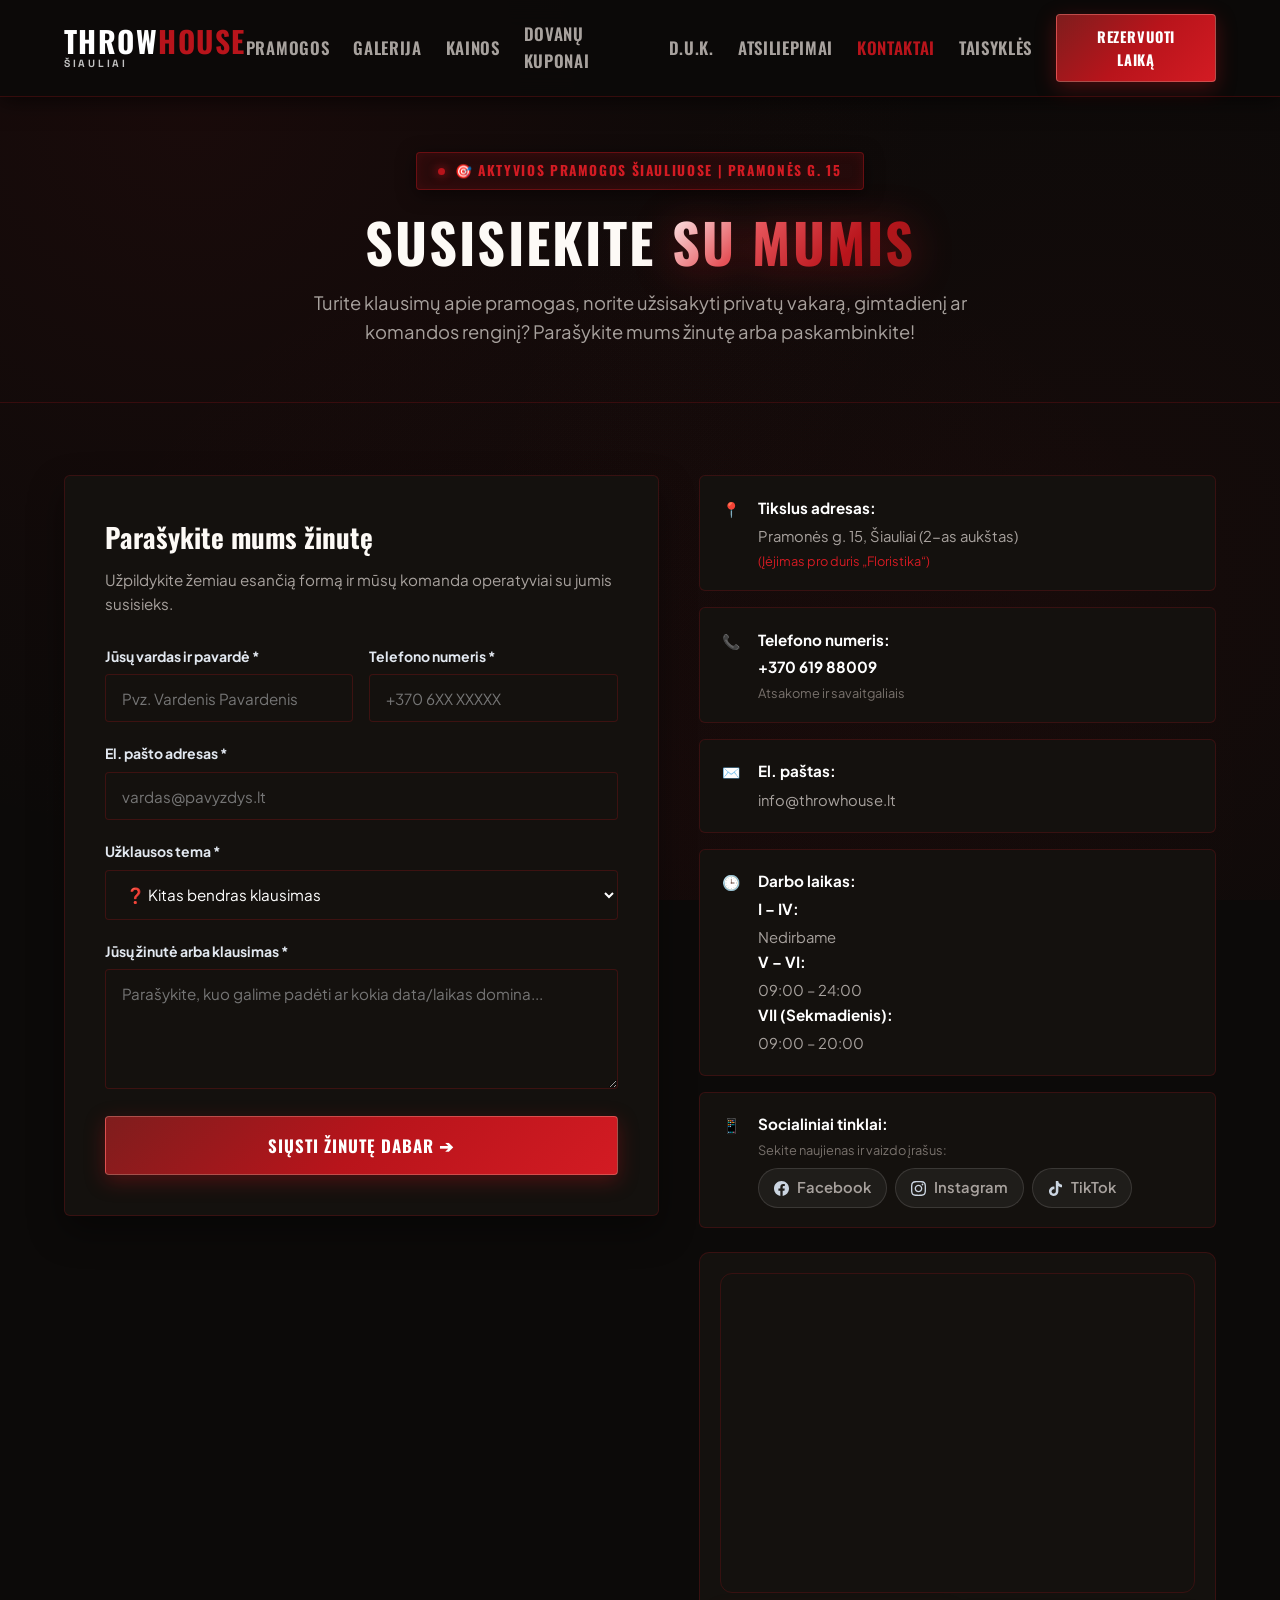
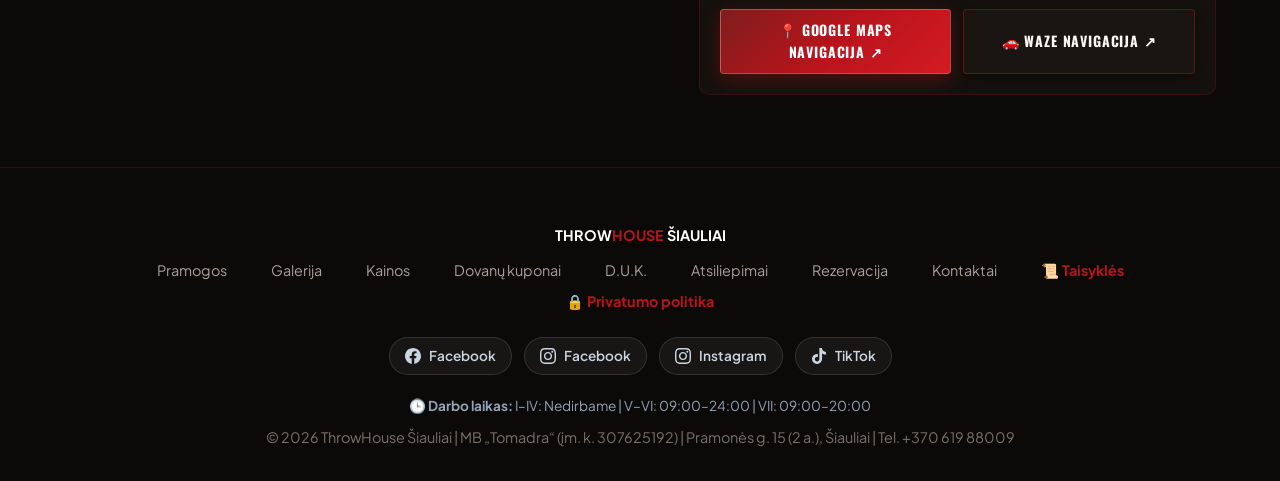
==== commit 1c2d0a7e: "Patamsinta raudona spalva visoje svetaineje: tamsi sodri raudona (#b8141b) suderinta su firminiu sti" ====
--- a/kontaktai.html
+++ b/kontaktai.html
@@ -92,15 +92,15 @@
       --bg-surface: #14110e;
       --bg-card: #1c1713;
       --bg-card-hover: #241e19;
-      --border-color: rgba(233, 28, 37, 0.22);
-      --border-strong: rgba(233, 28, 37, 0.45);
+      --border-color: rgba(184, 20, 27, 0.22);
+      --border-strong: rgba(184, 20, 27, 0.45);
       
-      --accent: #e91c25;
-      --accent-hover: #ff2e38;
-      --accent-glow: rgba(233, 28, 37, 0.35);
-      --accent-flame: #991b1b;
-      --copper: #b91c1c;
-      --amber-glow: rgba(233, 28, 37, 0.16);
+      --accent: #b8141b;
+      --accent-hover: #d31b23;
+      --accent-glow: rgba(184, 20, 27, 0.35);
+      --accent-flame: #7f1d1d;
+      --copper: #7f1d1d;
+      --amber-glow: rgba(184, 20, 27, 0.16);
 
       --text-white: #fdfaf6;
       --text-gray: #a8a29e;
@@ -121,9 +121,9 @@
     body {
       background-color: var(--bg-dark);
       background-image: 
-        radial-gradient(circle at 15% 12%, rgba(233, 28, 37, 0.08) 0%, transparent 55%),
+        radial-gradient(circle at 15% 12%, rgba(184, 20, 27, 0.08) 0%, transparent 55%),
         radial-gradient(circle at 85% 65%, rgba(185, 28, 28, 0.06) 0%, transparent 50%),
-        radial-gradient(circle at 50% 90%, rgba(233, 28, 37, 0.05) 0%, transparent 60%);
+        radial-gradient(circle at 50% 90%, rgba(184, 20, 27, 0.05) 0%, transparent 60%);
       background-attachment: fixed;
       color: var(--text-white);
       font-family: var(--font-body);
@@ -163,17 +163,17 @@
     }
 
     .btn-primary {
-      background: linear-gradient(135deg, #b91c1c 0%, #e91c25 50%, #ff2e38 100%);
+      background: linear-gradient(135deg, #7f1d1d 0%, #b8141b 50%, #d31b23 100%);
       color: #ffffff;
       font-weight: 800;
-      box-shadow: 0 6px 20px rgba(233, 28, 37, 0.35);
+      box-shadow: 0 6px 20px rgba(184, 20, 27, 0.35);
       border: 1px solid rgba(255, 237, 213, 0.25);
     }
 
     .btn-primary:hover {
       background: linear-gradient(135deg, #9a3412 0%, #dc2626 50%, #fbbf24 100%);
       transform: translateY(-2px);
-      box-shadow: 0 10px 28px rgba(233, 28, 37, 0.45);
+      box-shadow: 0 10px 28px rgba(184, 20, 27, 0.45);
       color: #0c0a08;
     }
 
@@ -185,11 +185,11 @@
     }
 
     .btn-secondary:hover {
-      background: rgba(233, 28, 37, 0.12);
+      background: rgba(184, 20, 27, 0.12);
       border-color: var(--accent);
       color: var(--accent-hover);
       transform: translateY(-2px);
-      box-shadow: 0 6px 20px rgba(233, 28, 37, 0.25);
+      box-shadow: 0 6px 20px rgba(184, 20, 27, 0.25);
     }
 
     .btn-sm {
@@ -208,7 +208,7 @@
       z-index: 100;
       background: rgba(12, 10, 9, 0.95);
       backdrop-filter: blur(14px);
-      border-bottom: 1.5px solid rgba(233, 28, 37, 0.25);
+      border-bottom: 1.5px solid rgba(184, 20, 27, 0.25);
       box-shadow: 0 4px 20px rgba(0, 0, 0, 0.6);
       padding: 0.9rem 0;
     }
@@ -288,9 +288,9 @@
       display: inline-flex;
       align-items: center;
       gap: 0.6rem;
-      background: rgba(233, 28, 37, 0.12);
-      border: 1.5px solid rgba(233, 28, 37, 0.45);
-      color: #ff2e38;
+      background: rgba(184, 20, 27, 0.12);
+      border: 1.5px solid rgba(184, 20, 27, 0.45);
+      color: #d31b23;
       padding: 0.45rem 1.35rem;
       border-radius: var(--radius-sm);
       font-size: 0.85rem;
@@ -299,7 +299,7 @@
       letter-spacing: 0.12em;
       text-transform: uppercase;
       margin-bottom: 1.35rem;
-      box-shadow: 0 4px 18px rgba(0, 0, 0, 0.5), inset 0 0 12px rgba(233, 28, 37, 0.15);
+      box-shadow: 0 4px 18px rgba(0, 0, 0, 0.5), inset 0 0 12px rgba(184, 20, 27, 0.15);
     }
 
     .badge-dot {
@@ -321,10 +321,10 @@
     }
 
     .hero-h1 .gradient {
-      background: linear-gradient(135deg, #ffffff 0%, #ff6b72 35%, #e91c25 70%, #991b1b 100%);
+      background: linear-gradient(135deg, #ffffff 0%, #e55359 35%, #b8141b 70%, #991b1b 100%);
       -webkit-background-clip: text;
       -webkit-text-fill-color: transparent;
-      filter: drop-shadow(0 4px 20px rgba(233, 28, 37, 0.45));
+      filter: drop-shadow(0 4px 20px rgba(184, 20, 27, 0.45));
     }
 
     .hero-lead {
@@ -384,7 +384,7 @@
       width: 100%;
       padding: 0.85rem 1rem;
       background: #14110e;
-      border: 1px solid rgba(233, 28, 37, 0.25);
+      border: 1px solid rgba(184, 20, 27, 0.25);
       border-radius: var(--radius-sm);
       color: #fff;
       font-family: var(--font-body);
@@ -591,16 +591,16 @@
         width: 36px;
         height: 36px;
         border-radius: 6px;
-        background: rgba(233, 28, 37, 0.12);
-        border: 1.5px solid rgba(233, 28, 37, 0.4);
-        color: #e91c25;
+        background: rgba(184, 20, 27, 0.12);
+        border: 1.5px solid rgba(184, 20, 27, 0.4);
+        color: #b8141b;
         font-size: 1.2rem;
         cursor: pointer;
         transition: all 0.2s;
       }
       .nav-toggle:active {
         transform: scale(0.95);
-        background: rgba(233, 28, 37, 0.25);
+        background: rgba(184, 20, 27, 0.25);
       }
 
       .nav-links {
@@ -631,7 +631,7 @@
       }
       .nav-links .nav-item:active,
       .nav-links .nav-item:hover {
-        background: rgba(233, 28, 37, 0.15);
+        background: rgba(184, 20, 27, 0.15);
         color: var(--accent);
       }
       .nav-links .nav-btn {
@@ -786,7 +786,7 @@
               <div>
                 <strong>Tikslus adresas:</strong>
                 <span>Pramonės g. 15, Šiauliai (2-as aukštas)</span>
-                <span style="display:block; font-size:0.8rem; color:#ff2e38; margin-top:2px;">(Įėjimas pro duris „Floristika“)</span>
+                <span style="display:block; font-size:0.8rem; color:#d31b23; margin-top:2px;">(Įėjimas pro duris „Floristika“)</span>
               </div>
             </div>
 
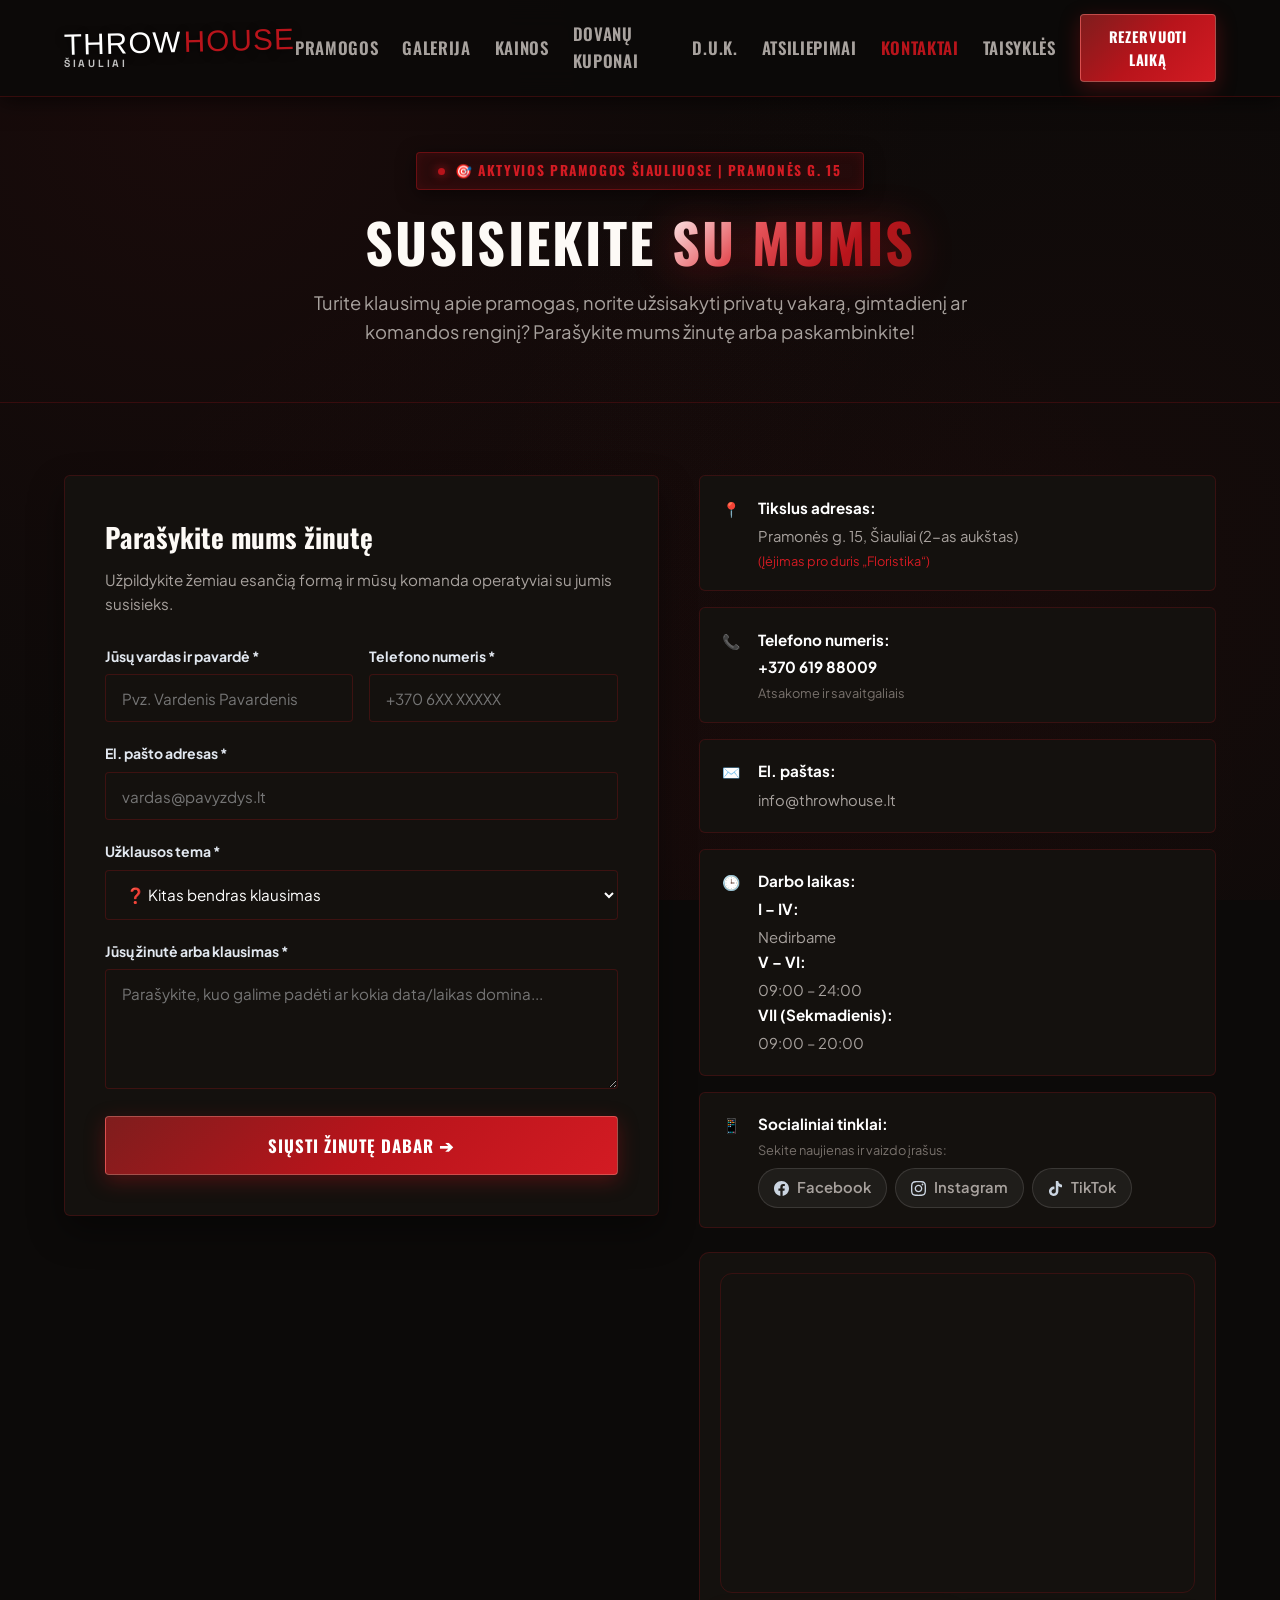
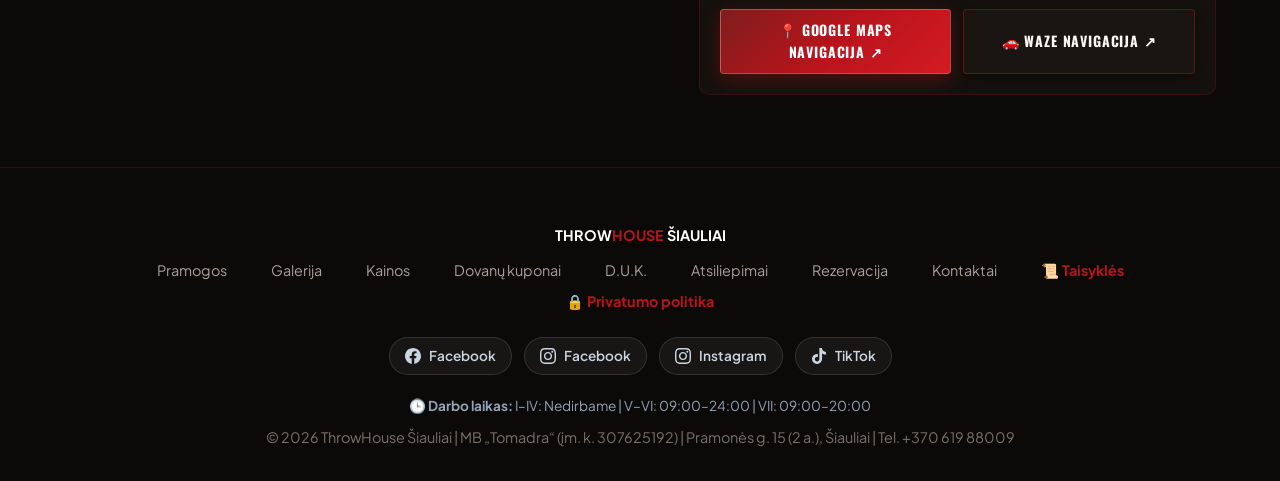
==== commit 3a836c52: "Idiegtas teptuko / markerio stiliaus logotipas (Permanent Marker) ir paruosti grafiniai logo failai" ====
--- a/kontaktai.html
+++ b/kontaktai.html
@@ -84,7 +84,7 @@
   </script>
   <link rel="preconnect" href="https://fonts.googleapis.com">
   <link rel="preconnect" href="https://fonts.gstatic.com" crossorigin>
-  <link href="https://fonts.googleapis.com/css2?family=Cinzel:wght@600;700;800;900&family=Oswald:wght@500;600;700;800&family=Space+Grotesk:wght@500;600;700&family=Plus+Jakarta+Sans:wght@400;500;600;700;800&display=swap" rel="stylesheet">
+  <link href="https://fonts.googleapis.com/css2?family=Cinzel:wght@600;700;800;900&family=Oswald:wght@500;600;700;800&family=Space+Grotesk:wght@500;600;700&family=Plus+Jakarta+Sans:wght@400;500;600;700;800&family=Permanent+Marker&family=Sedgwick+Ave+Display&display=swap" rel="stylesheet">
   <script src="site-settings.js?v=20261104-v5"></script>
   <style>
     :root {
@@ -108,6 +108,7 @@
 
       --font-display: 'Cinzel', serif;
       --font-head: 'Oswald', sans-serif;
+      --font-logo: 'Permanent Marker', cursive, sans-serif;
       --font-sub: 'Space Grotesk', sans-serif;
       --font-body: 'Plus Jakarta Sans', sans-serif;
 
@@ -226,15 +227,18 @@
     }
 
     .brand-title {
-      font-family: var(--font-head);
+      font-family: var(--font-logo);
       font-size: 1.85rem;
-      font-weight: 800;
-      letter-spacing: 0.05em;
+      letter-spacing: 0.04em;
       text-transform: uppercase;
       color: #ffffff;
-    }
-
-    .brand-title span { color: var(--accent); }
+      display: inline-block;
+      transform: rotate(-1.5deg);
+      line-height: 1;
+      text-shadow: 0 2px 10px rgba(0, 0, 0, 0.7);
+    }
+
+    .brand-title span { color: var(--accent); margin-left: 2px; }
     .brand-city {
       font-family: var(--font-sub);
       font-size: 0.65rem;
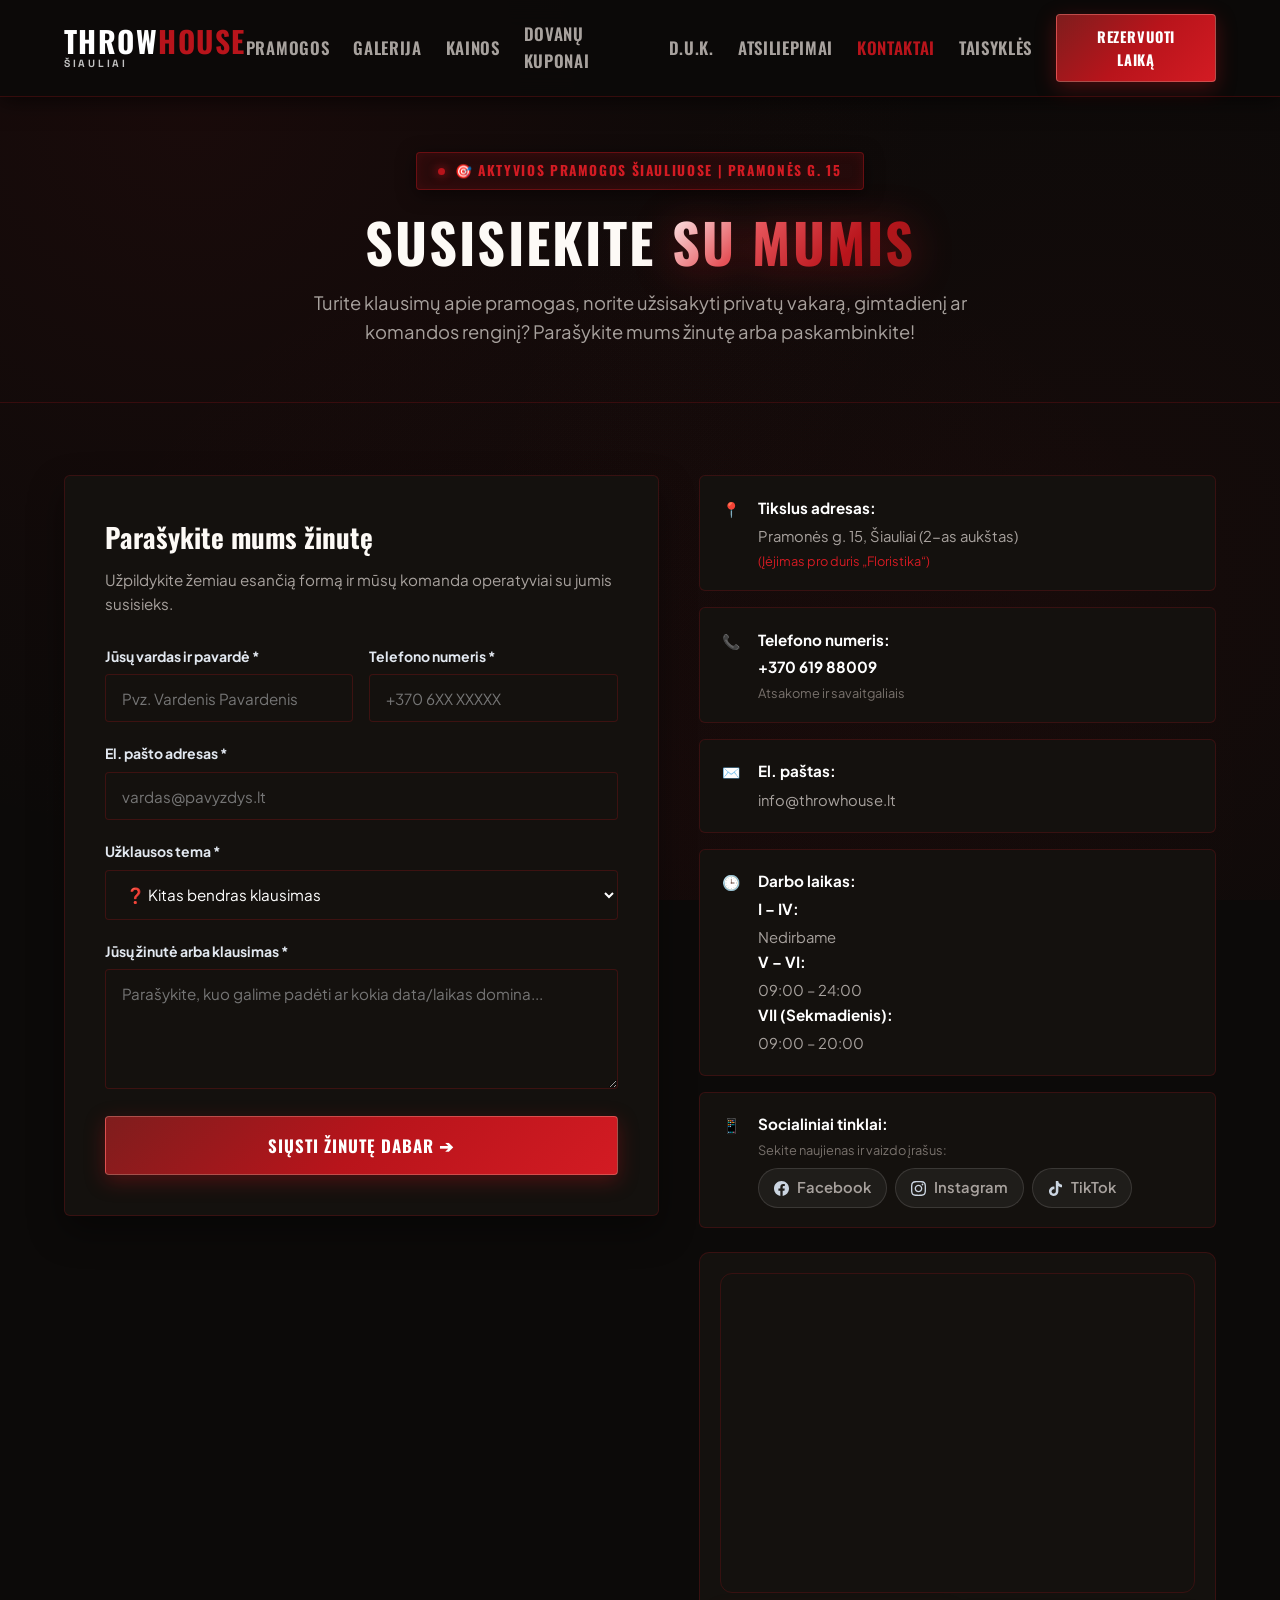
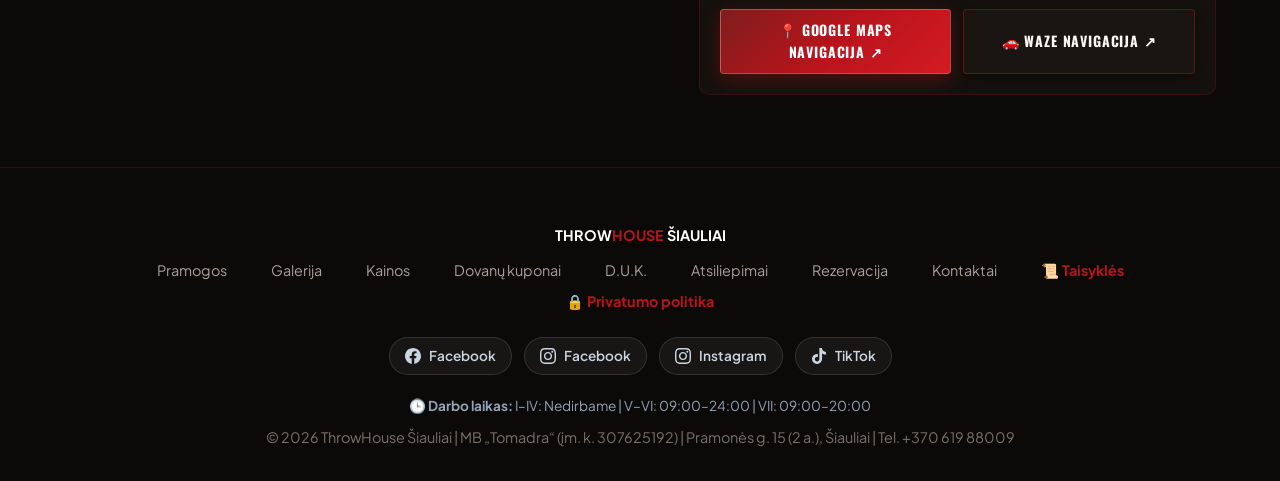
==== commit d6388b5a: "Revert "Idiegtas teptuko / markerio stiliaus logotipas (Permanent Marker) ir paruosti grafiniai logo" ====
--- a/kontaktai.html
+++ b/kontaktai.html
@@ -84,7 +84,7 @@
   </script>
   <link rel="preconnect" href="https://fonts.googleapis.com">
   <link rel="preconnect" href="https://fonts.gstatic.com" crossorigin>
-  <link href="https://fonts.googleapis.com/css2?family=Cinzel:wght@600;700;800;900&family=Oswald:wght@500;600;700;800&family=Space+Grotesk:wght@500;600;700&family=Plus+Jakarta+Sans:wght@400;500;600;700;800&family=Permanent+Marker&family=Sedgwick+Ave+Display&display=swap" rel="stylesheet">
+  <link href="https://fonts.googleapis.com/css2?family=Cinzel:wght@600;700;800;900&family=Oswald:wght@500;600;700;800&family=Space+Grotesk:wght@500;600;700&family=Plus+Jakarta+Sans:wght@400;500;600;700;800&display=swap" rel="stylesheet">
   <script src="site-settings.js?v=20261104-v5"></script>
   <style>
     :root {
@@ -108,7 +108,6 @@
 
       --font-display: 'Cinzel', serif;
       --font-head: 'Oswald', sans-serif;
-      --font-logo: 'Permanent Marker', cursive, sans-serif;
       --font-sub: 'Space Grotesk', sans-serif;
       --font-body: 'Plus Jakarta Sans', sans-serif;
 
@@ -227,18 +226,15 @@
     }
 
     .brand-title {
-      font-family: var(--font-logo);
+      font-family: var(--font-head);
       font-size: 1.85rem;
-      letter-spacing: 0.04em;
+      font-weight: 800;
+      letter-spacing: 0.05em;
       text-transform: uppercase;
       color: #ffffff;
-      display: inline-block;
-      transform: rotate(-1.5deg);
-      line-height: 1;
-      text-shadow: 0 2px 10px rgba(0, 0, 0, 0.7);
-    }
-
-    .brand-title span { color: var(--accent); margin-left: 2px; }
+    }
+
+    .brand-title span { color: var(--accent); }
     .brand-city {
       font-family: var(--font-sub);
       font-size: 0.65rem;
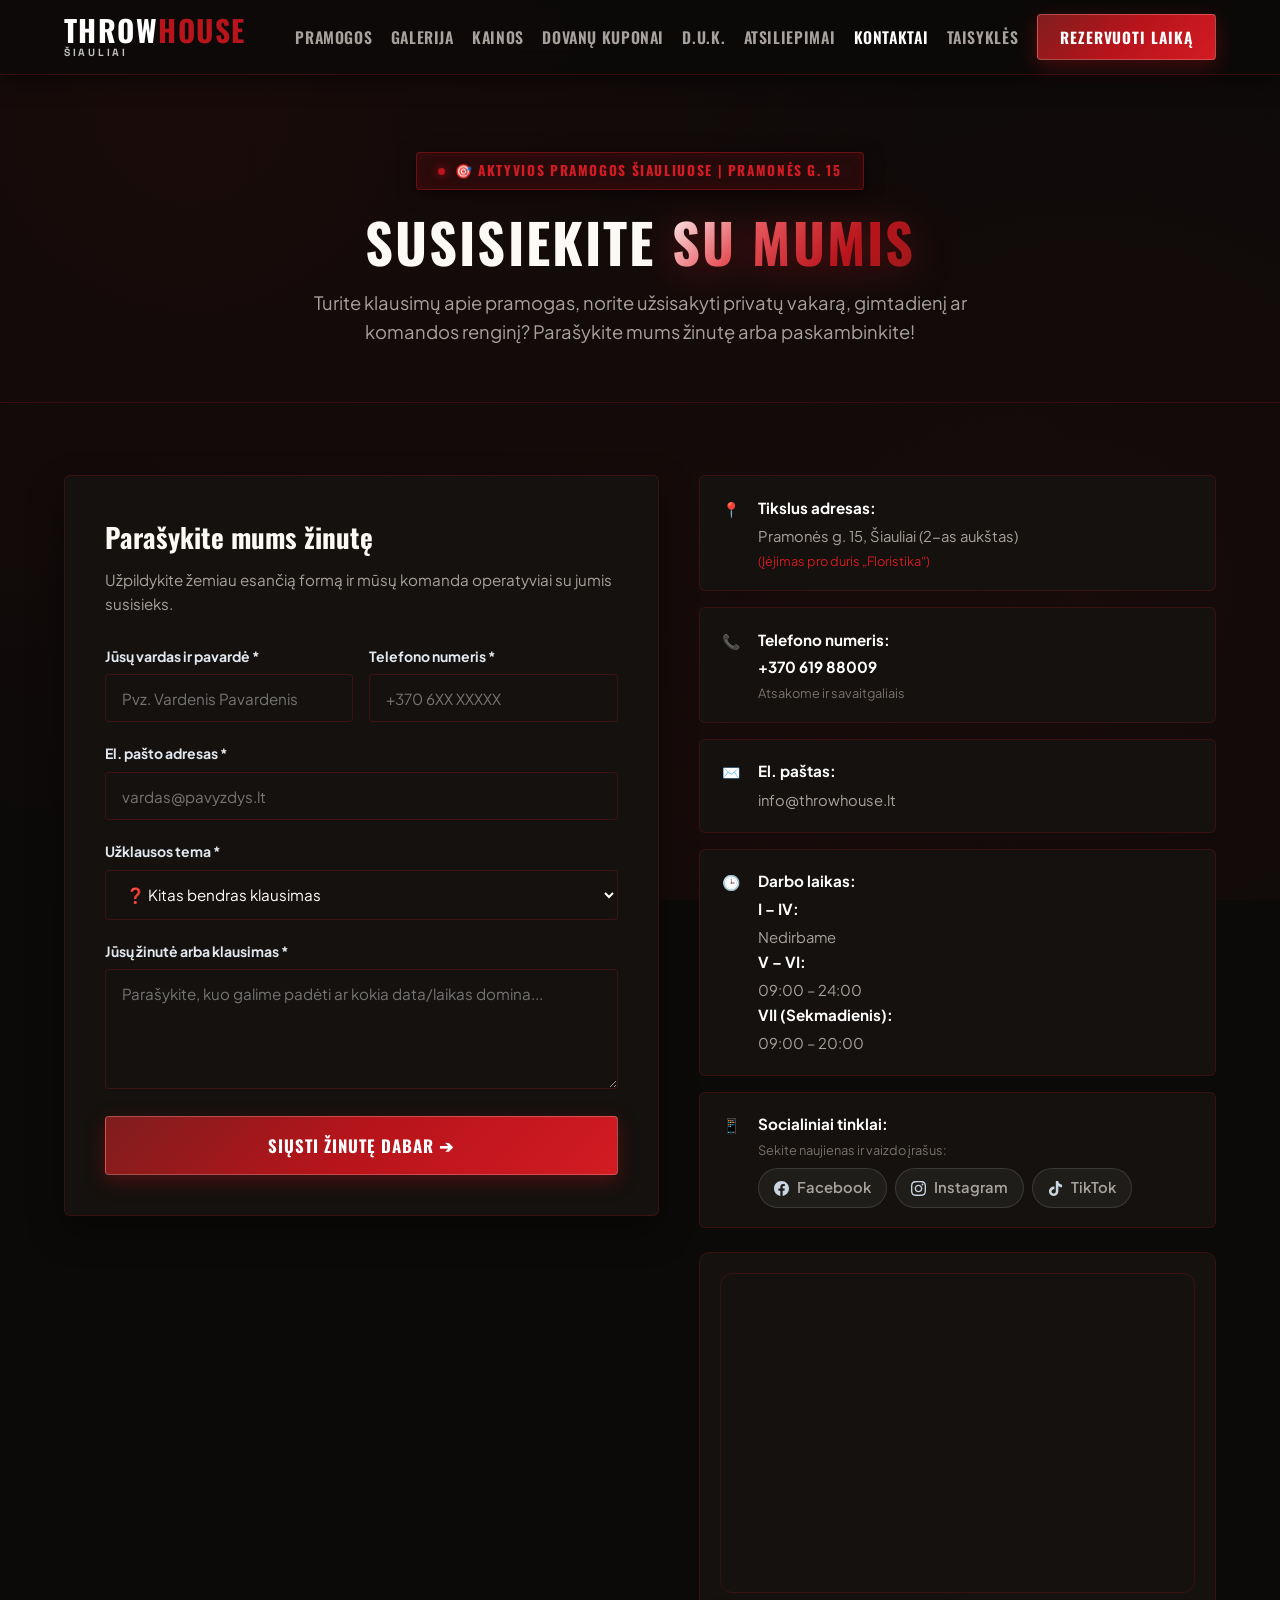
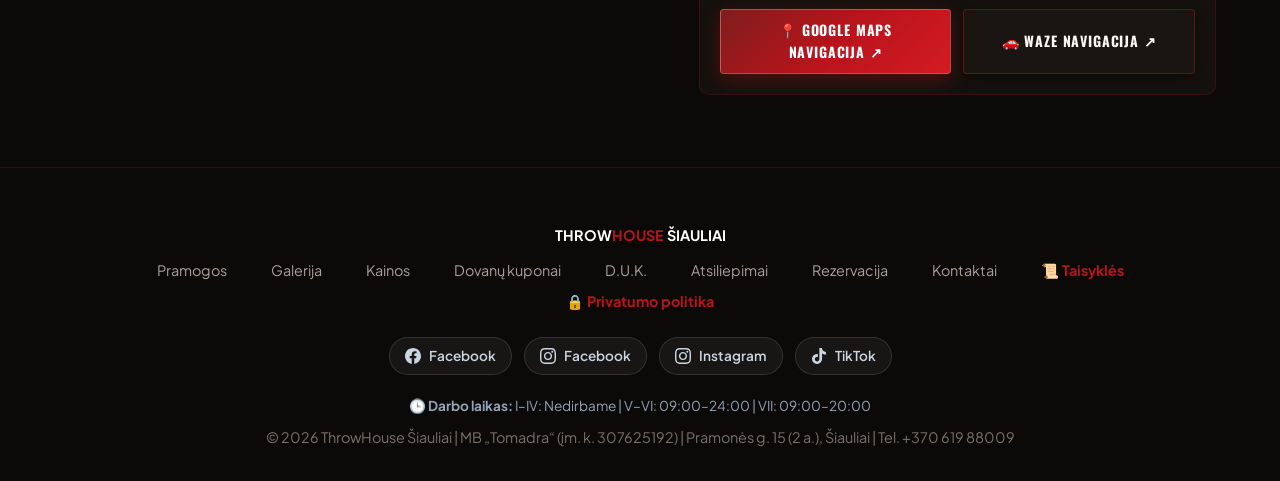
==== commit 5e7ec4da: "Suvienodintas virsutines juostos (header) isdestymas, tarpai ir elementai puslapiuose Kontaktai, Tai" ====
--- a/kontaktai.html
+++ b/kontaktai.html
@@ -248,23 +248,25 @@
     .nav-links {
       display: flex;
       align-items: center;
-      gap: 1.5rem;
+      gap: 1.15rem;
     }
 
     .nav-item {
       font-family: var(--font-head);
       font-weight: 600;
-      font-size: 1.05rem;
+      font-size: 0.98rem;
       letter-spacing: 0.04em;
       text-transform: uppercase;
       color: var(--text-gray);
       transition: color 0.2s;
     }
 
-    .nav-item:hover, .nav-item.active { color: var(--accent); }
+    .nav-item:hover { color: var(--accent); }
+    .nav-item.active { color: #ffffff; }
+
     .nav-btn {
       padding: 0.6rem 1.4rem;
-      font-size: 0.9rem;
+      font-size: 0.95rem;
     }
 
     .nav-toggle {
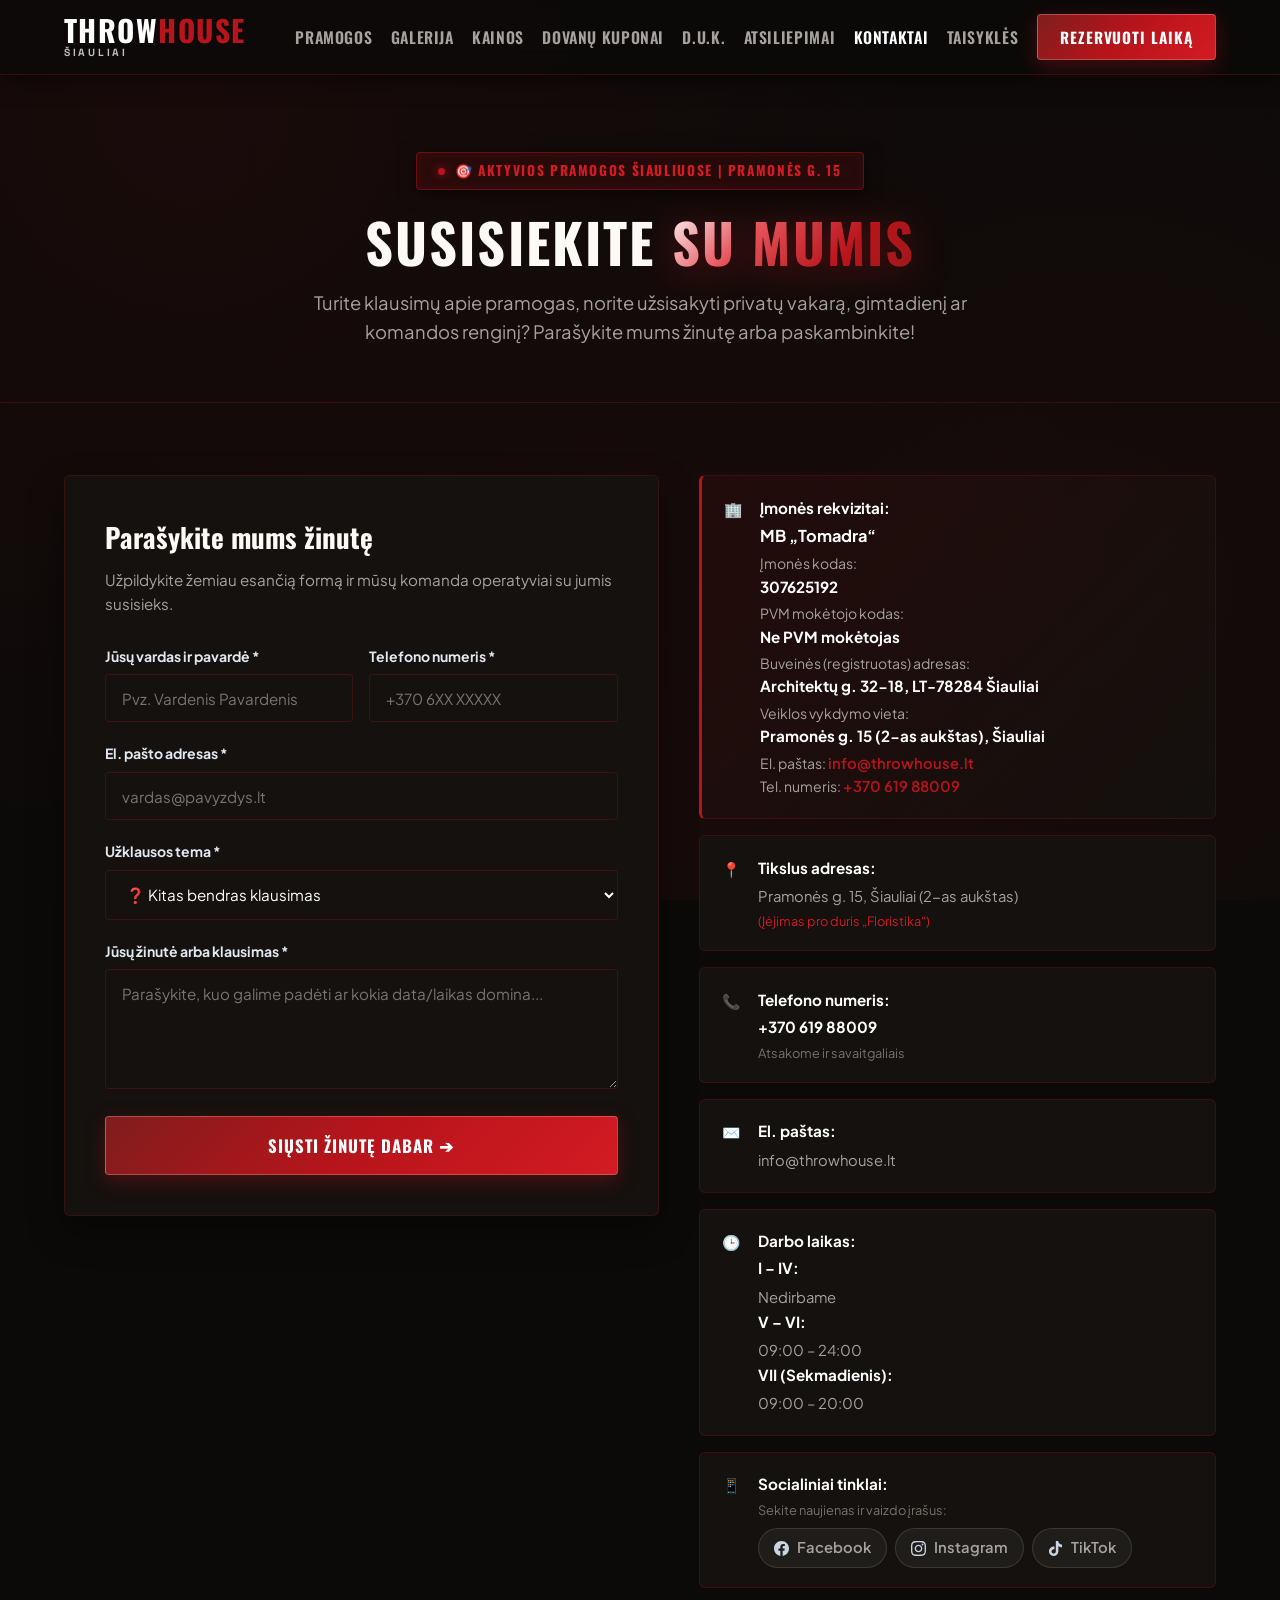
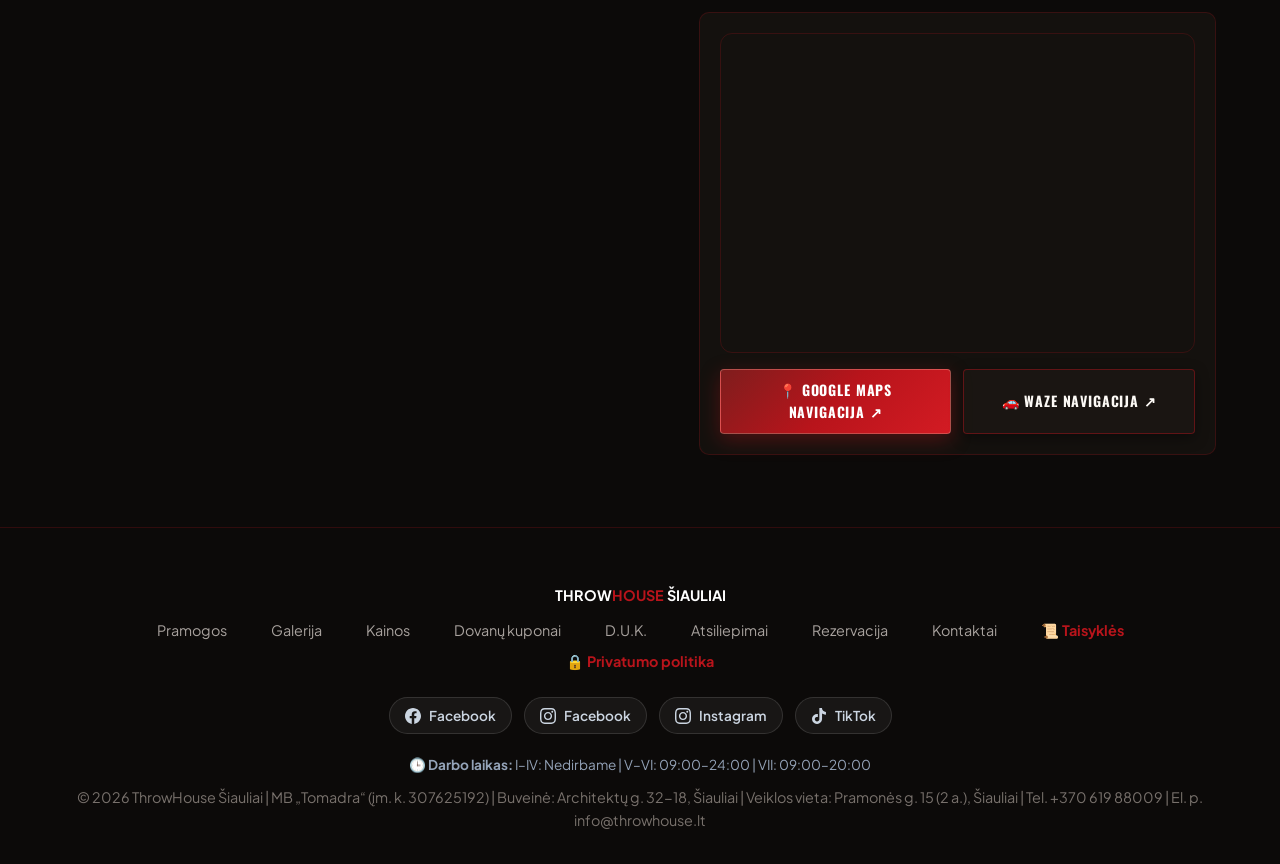
==== commit bcd51161: "Update legal pages and contact rekvizitai for OPAY card acquiring audit" ====
--- a/kontaktai.html
+++ b/kontaktai.html
@@ -783,6 +783,20 @@
         <div class="info-column">
           
           <div class="contact-card-box">
+            <div class="c-box" style="border-left: 3px solid var(--accent); background: linear-gradient(135deg, rgba(184, 20, 27, 0.08) 0%, rgba(20, 17, 14, 0.95) 100%);">
+              <span class="c-icon">🏢</span>
+              <div>
+                <strong>Įmonės rekvizitai:</strong>
+                <span style="display:block; color:#fff; font-weight:700; font-size:1.02rem; margin-top:2px;">MB „Tomadra“</span>
+                <span style="display:block; font-size:0.875rem; color:var(--text-gray); margin-top:3px;">Įmonės kodas: <strong style="color:#fff;">307625192</strong></span>
+                <span style="display:block; font-size:0.875rem; color:var(--text-gray);">PVM mokėtojo kodas: <strong style="color:#fff;">Ne PVM mokėtojas</strong></span>
+                <span style="display:block; font-size:0.875rem; color:var(--text-gray);">Buveinės (registruotas) adresas: <strong style="color:#fff;">Architektų g. 32-18, LT-78284 Šiauliai</strong></span>
+                <span style="display:block; font-size:0.875rem; color:var(--text-gray);">Veiklos vykdymo vieta: <strong style="color:#fff;">Pramonės g. 15 (2-as aukštas), Šiauliai</strong></span>
+                <span style="display:block; font-size:0.875rem; color:var(--text-gray);">El. paštas: <a href="mailto:info@throwhouse.lt" style="color:var(--accent); font-weight:600;">info@throwhouse.lt</a></span>
+                <span style="display:block; font-size:0.875rem; color:var(--text-gray);">Tel. numeris: <a href="tel:+37061988009" style="color:var(--accent); font-weight:600;">+370 619 88009</a></span>
+              </div>
+            </div>
+
             <div class="c-box">
               <span class="c-icon">📍</span>
               <div>
@@ -909,7 +923,7 @@
       <p style="margin-bottom: 0.6rem; font-size: 0.85rem; color: #94a3b8;" data-cms="hours_summary">
         🕒 <strong>Darbo laikas:</strong> I–IV: Nedirbame | V–VI: 09:00–24:00 | VII: 09:00–20:00
       </p>
-      <p>© 2026 ThrowHouse Šiauliai | MB „Tomadra“ (įm. k. 307625192) | Pramonės g. 15 (2 a.), Šiauliai | Tel. +370 619 88009</p>
+      <p>© 2026 ThrowHouse Šiauliai | MB „Tomadra“ (įm. k. 307625192) | Buveinė: Architektų g. 32-18, Šiauliai | Veiklos vieta: Pramonės g. 15 (2 a.), Šiauliai | Tel. +370 619 88009 | El. p. info@throwhouse.lt</p>
     </div>
   </footer>
 
